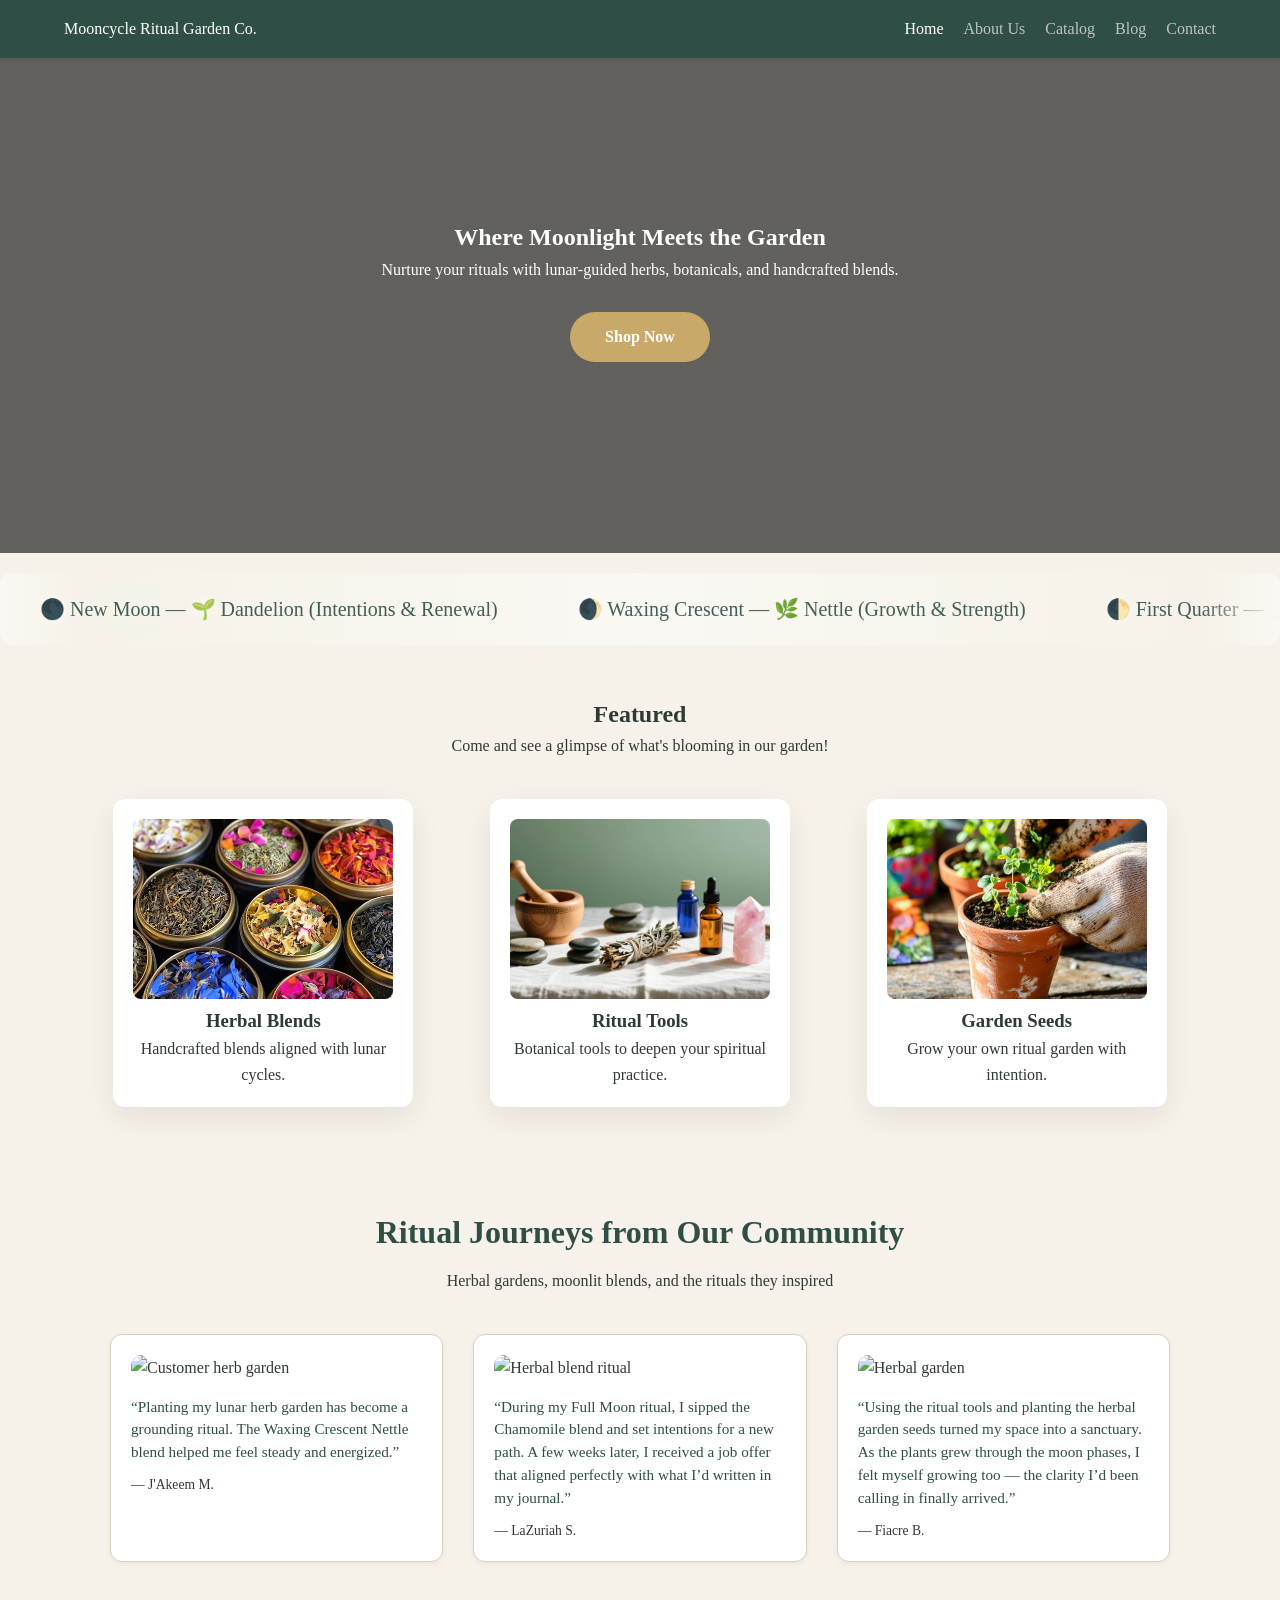
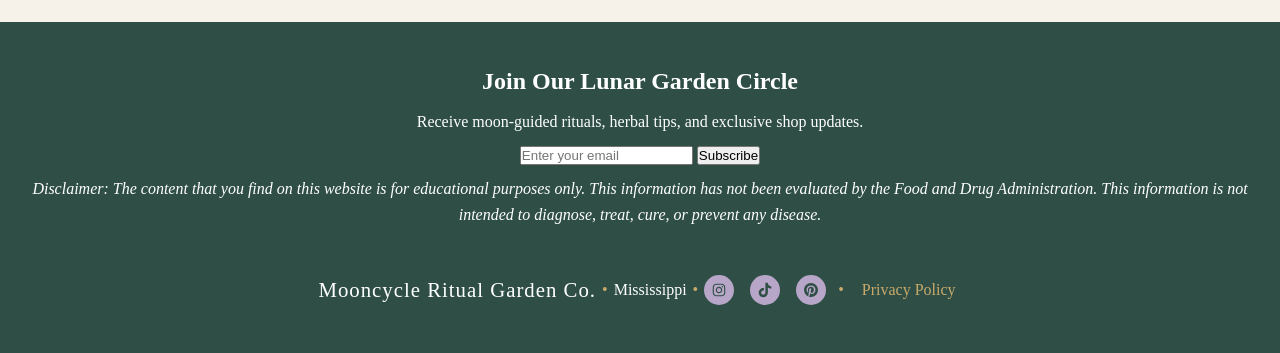
==== index.html @ 93b97750 "Updated testimonials and replaced social media image icons with accessible Font Awesome links" ====
<!DOCTYPE html>
<html lang="en">

<head>
    <meta charset="UTF-8">
    <meta name="viewport" content="width=device-width, initial-scale=1.0">
    <title>Mooncycle Ritual Garden Co. | Home</title>
    <link rel="stylesheet" href="style.css">
</head>

<body>
    <!-- Navigation -->
    <nav class="navbar">
        <div class="logo">Mooncycle Ritual Garden Co.</div>
        <ul class="nav-links">
            <li><a href="index.html" class="active">Home</a></li>
            <li><a href="about.html">About Us</a></li>
            <li><a href="catalog.html">Catalog</a></li>
            <li><a href="blog.html">Blog</a></li>
            <li><a href="contact.html">Contact</a></li>
        </ul>
    </nav>
    <!-- Hero Section -->
    <section class="hero">
        <h1>Where Moonlight Meets the Garden</h1>
        <p>Nurture your rituals with lunar‑guided herbs, botanicals, and handcrafted blends.</p>
        <a href="catalog.html" class="cta-button">Shop Now</a>
    </section>

    <section class="scroll">
        <div class="scroll-track">

            <div class="scroll-item">🌑 New Moon — 🌱 Dandelion (Intentions & Renewal)</div>
            <div class="scroll-item">🌒 Waxing Crescent — 🌿 Nettle (Growth & Strength)</div>
            <div class="scroll-item">🌓 First Quarter — 🍃 Rosemary (Action & Clarity)</div>
            <div class="scrolli-item">🌔 Waxing Gibbous — 🌼 Lavender (Refinement & Calm)</div>
            <div class="scroll-item">🌕 Full Moon — 🌸 Chamomile (Manifestation & Harmony)</div>
            <div class="scroll-item">🌖 Waning Gibbous — 🍂 Mugwort (Gratitude & Intuition)</div>
            <div class="scroll-item">🌗 Last Quarter — 🌾 Sage (Release & Cleansing)</div>
            <div class="scroll-item">🌘 Waning Crescent — 🌺 Rose (Rest & Softening)</div>

            <!-- Duplicate for seamless loop -->
            <div class="scroll-item">🌑 New Moon — 🌱 Dandelion (Intentions & Renewal)</div>
            <div class="scroll-item">🌒 Waxing Crescent — 🌿 Nettle (Growth & Strength)</div>
            <div class="scroll-item">🌓 First Quarter — 🍃 Rosemary (Action & Clarity)</div>
            <div class="scrolli-item">🌔 Waxing Gibbous — 🌼 Lavender (Refinement & Calm)</div>
            <div class="scroll-item">🌕 Full Moon — 🌸 Chamomile (Manifestation & Harmony)</div>
            <div class="scroll-item">🌖 Waning Gibbous — 🍂 Mugwort (Gratitude & Intuition)</div>
            <div class="scroll-item">🌗 Last Quarter — 🌾 Sage (Release & Cleansing)</div>
            <div class="scroll-item">🌘 Waning Crescent — 🌺 Rose (Rest & Softening)</div>

        </div>
    </section>


    <!-- Card Grid -->
    <main class="container">
        <section class="content-area">
            <h1>Featured</h1>
            <p>Come and see a glimpse of what's blooming in our garden!</p>
            <section class="card-grid">
                <div class="card">
                    <img src="assets/images/herbal-blends.png" alt="Herbal Blends">
                    <h3>Herbal Blends</h3>
                    <p>Handcrafted blends aligned with lunar cycles.</p>
                    <!-- <a href="#quick1" class="quick-view-btn">Quick View</a> -->
                </div>
                <div class="card">
                    <img src="assets/images/ritual-tools.png" alt="Ritual Tools">
                    <h3>Ritual Tools</h3>
                    <p>Botanical tools to deepen your spiritual practice.</p>
                    <!-- <a href="#quick2" class="quick-view-btn">Quick View</a> -->
                </div>
                <div class="card">
                    <img src="assets/images/planting-seedlings.png" alt="Garden Seeds">
                    <h3>Garden Seeds</h3>
                    <p>Grow your own ritual garden with intention.</p>
                    <!-- <a href="#quick3" class="quick-view-btn">Quick View</a> -->
                </div>
            </section>
        </section>
    </main>

    <section class="testimonials">
        <h2 class="testimonials-title">Ritual Journeys from Our Community</h2>
        <p class="testimonials-subtitle">Herbal gardens, moonlit blends, and the rituals they inspired</p>

        <div class="testimonial-grid">

            <div class="testimonial-card">
                <img src="images/customer-garden-1.jpg" alt="Customer herb garden" class="testimonial-img">
                <p class="testimonial-text">
                    “Planting my lunar herb garden has become a grounding ritual. The Waxing Crescent Nettle blend
                    helped me feel steady and energized.”
                </p>
                <span class="testimonial-name">— J'Akeem M.</span>
            </div>

            <div class="testimonial-card">
                <img src="images/customer-blend-1.jpg" alt="Herbal blend ritual" class="testimonial-img">
                <p class="testimonial-text">
                    “During my Full Moon ritual, I sipped the Chamomile blend and set intentions for a new path. A few
                    weeks later, I received a job offer that aligned perfectly with what I’d written in my journal.”
                </p>
                <span class="testimonial-name">— LaZuriah S.</span>
            </div>

            <div class="testimonial-card">
                <img src="images/customer-garden-2.jpg" alt="Herbal garden" class="testimonial-img">
                <p class="testimonial-text">
                    “Using the ritual tools and planting the herbal garden seeds turned my space into a sanctuary. As
                    the plants grew through the moon phases, I felt myself growing too — the clarity I’d been calling in
                    finally arrived.”
                </p>
                <span class="testimonial-name">— Fiacre B.</span>
            </div>

        </div>
    </section>


    <!-- Footer -->
    <footer class="footer-inline footer-inline-home">
        <h2>Join Our Lunar Garden Circle</h2>
        <p>Receive moon‑guided rituals, herbal tips, and exclusive shop updates.</p>

        <form class="newsletter-form">
            <input type="email" placeholder="Enter your email" required>
            <button type="submit">Subscribe</button>
        </form>
        <p><em>Disclaimer: The content that you find on this website is for educational purposes only. This information has not been evaluated by the Food and Drug Administration. This information is not intended to diagnose, treat, cure, or prevent any disease.</em></p>
    </footer>
    <footer class="footer-inline">
        <span class="footer-brand">Mooncycle Ritual Garden Co.</span>
        <span class="footer-divider">•</span>
        <span class="footer-location">Mississippi</span>
        <span class="footer-divider">•</span>
        <div class="footer-social-inline">

            <a href="https://www.instagram.com" aria-label="Instagram" target="_blank" rel="noopener noreferrer"><svg
                    xmlns="http://www.w3.org/2000/svg"
                    viewBox="0 0 640 640"><!--!Font Awesome Free v7.2.0 by @fontawesome - https://fontawesome.com License - https://fontawesome.com/license/free Copyright 2026 Fonticons, Inc.-->
                    <path
                        d="M320.3 205C256.8 204.8 205.2 256.2 205 319.7C204.8 383.2 256.2 434.8 319.7 435C383.2 435.2 434.8 383.8 435 320.3C435.2 256.8 383.8 205.2 320.3 205zM319.7 245.4C360.9 245.2 394.4 278.5 394.6 319.7C394.8 360.9 361.5 394.4 320.3 394.6C279.1 394.8 245.6 361.5 245.4 320.3C245.2 279.1 278.5 245.6 319.7 245.4zM413.1 200.3C413.1 185.5 425.1 173.5 439.9 173.5C454.7 173.5 466.7 185.5 466.7 200.3C466.7 215.1 454.7 227.1 439.9 227.1C425.1 227.1 413.1 215.1 413.1 200.3zM542.8 227.5C541.1 191.6 532.9 159.8 506.6 133.6C480.4 107.4 448.6 99.2 412.7 97.4C375.7 95.3 264.8 95.3 227.8 97.4C192 99.1 160.2 107.3 133.9 133.5C107.6 159.7 99.5 191.5 97.7 227.4C95.6 264.4 95.6 375.3 97.7 412.3C99.4 448.2 107.6 480 133.9 506.2C160.2 532.4 191.9 540.6 227.8 542.4C264.8 544.5 375.7 544.5 412.7 542.4C448.6 540.7 480.4 532.5 506.6 506.2C532.8 480 541 448.2 542.8 412.3C544.9 375.3 544.9 264.5 542.8 227.5zM495 452C487.2 471.6 472.1 486.7 452.4 494.6C422.9 506.3 352.9 503.6 320.3 503.6C287.7 503.6 217.6 506.2 188.2 494.6C168.6 486.8 153.5 471.7 145.6 452C133.9 422.5 136.6 352.5 136.6 319.9C136.6 287.3 134 217.2 145.6 187.8C153.4 168.2 168.5 153.1 188.2 145.2C217.7 133.5 287.7 136.2 320.3 136.2C352.9 136.2 423 133.6 452.4 145.2C472 153 487.1 168.1 495 187.8C506.7 217.3 504 287.3 504 319.9C504 352.5 506.7 422.6 495 452z" />
                </svg></a>
            <a href="https://www.tiktok.com" aria-label="TitkTok" target="_blank" rel="noopener noreferrer"><svg
                    xmlns="http://www.w3.org/2000/svg"
                    viewBox="0 0 640 640"><!--!Font Awesome Free v7.2.0 by @fontawesome - https://fontawesome.com License - https://fontawesome.com/license/free Copyright 2026 Fonticons, Inc.-->
                    <path
                        d="M544.5 273.9C500.5 274 457.5 260.3 421.7 234.7L421.7 413.4C421.7 446.5 411.6 478.8 392.7 506C373.8 533.2 347.1 554 316.1 565.6C285.1 577.2 251.3 579.1 219.2 570.9C187.1 562.7 158.3 545 136.5 520.1C114.7 495.2 101.2 464.1 97.5 431.2C93.8 398.3 100.4 365.1 116.1 336C131.8 306.9 156.1 283.3 185.7 268.3C215.3 253.3 248.6 247.8 281.4 252.3L281.4 342.2C266.4 337.5 250.3 337.6 235.4 342.6C220.5 347.6 207.5 357.2 198.4 369.9C189.3 382.6 184.4 398 184.5 413.8C184.6 429.6 189.7 444.8 199 457.5C208.3 470.2 221.4 479.6 236.4 484.4C251.4 489.2 267.5 489.2 282.4 484.3C297.3 479.4 310.4 469.9 319.6 457.2C328.8 444.5 333.8 429.1 333.8 413.4L333.8 64L421.8 64C421.7 71.4 422.4 78.9 423.7 86.2C426.8 102.5 433.1 118.1 442.4 131.9C451.7 145.7 463.7 157.5 477.6 166.5C497.5 179.6 520.8 186.6 544.6 186.6L544.6 274z" />
                </svg>
                <a href="https://www.pinterest.com" aria-label="Pinterest" target="_blank"
                    rel="noopener noreferrer"><svg xmlns="http://www.w3.org/2000/svg"
                        viewBox="0 0 640 640"><!--!Font Awesome Free v7.2.0 by @fontawesome - https://fontawesome.com License - https://fontawesome.com/license/free Copyright 2026 Fonticons, Inc.-->
                        <path
                            d="M568 320C568 457 457 568 320 568C294.4 568 269.8 564.1 246.6 556.9C256.7 540.4 271.8 513.4 277.4 491.9C280.4 480.3 292.8 432.9 292.8 432.9C300.9 448.3 324.5 461.4 349.6 461.4C424.4 461.4 478.3 392.6 478.3 307.1C478.3 225.2 411.4 163.9 325.4 163.9C218.4 163.9 161.5 235.7 161.5 314C161.5 350.4 180.9 395.7 211.8 410.1C216.5 412.3 219 411.3 220.1 406.8C220.9 403.4 225.1 386.5 227 378.7C227.6 376.2 227.3 374 225.3 371.6C215.2 359.1 207 336.3 207 315C207 260.3 248.4 207.4 319 207.4C379.9 207.4 422.6 248.9 422.6 308.3C422.6 375.4 388.7 421.9 344.6 421.9C320.3 421.9 302 401.8 307.9 377.1C314.9 347.6 328.4 315.8 328.4 294.5C328.4 275.5 318.2 259.6 297 259.6C272.1 259.6 252.1 285.3 252.1 319.8C252.1 341.8 259.5 356.6 259.5 356.6C259.5 356.6 235 460.4 230.5 479.8C225.5 501.2 227.5 531.4 229.6 551C137.4 514.9 72 425.1 72 320C72 183 183 72 320 72C457 72 568 183 568 320z" />
                    </svg>
        </div>

        <span class="footer-divider">•</span>
        <a href="privacy.html">Privacy Policy</a>
    </footer>
</body>

</html>
---- style.css ----
/* 1. Color Variables - The "Theme" Controller */
/* Using CSS variables for easy theme management and consistency across the site */
:root {
    --primary-color: #2F4F46;
    /* Deep Herbal Green – Navbar & Footer */
    --accent-color: #C8A96A;
    /* Moonlight Gold – Buttons & Highlights */
    --secondary-accent: #B8A6C9;
    /* Dusty Lavender – Hover effects / subtle accents */

    --bg-light: #F6F1E9;
    /* Warm Cream – Page Background */
    --section-bg: #8FA89A;
    /* Dusty Sage – Section backgrounds */

    --card-bg: #FFFFFF;
    /* Card Background */
    --text-main: #2F3A34;
    /* General Text */
    --text-light: #FFFFFF;
    /* Text on Dark Backgrounds */
    --font-family: 'Dancing Script', 'Pacifico', 'Great Vibes', cursive;
    --container-width: 1100px;
}

/* 2. Reset & Base Styles */
* {
    margin: 0;
    padding: 0;
    box-sizing: border-box;
}

/* Base font and background for the entire site */
body {
    font-family: var(--font-family);
    line-height: 1.6;
    background-color: var(--bg-light);
    color: var(--text-main);
    display: flex;
    flex-direction: column;
    min-height: 100vh;
}

/* 3. Navbar */
.navbar {
    background: var(--primary-color);
    color: var(--text-light);
    display: flex;
    justify-content: space-between;
    align-items: center;
    padding: 1rem 5%;
    position: sticky;
    top: 0;
    z-index: 1000;
    box-shadow: 0 2px 5px rgba(0, 0, 0, 0.1);
}

/* Logo Styling */
.nav-links {
    list-style: none;
    display: flex;
    flex-wrap: wrap;
    justify-content: center;
    text-align: center;
}

/* Spacing between nav links for better readability */
.nav-links li {
    margin-left: 20px;
}

/* Nav links styling with a smooth color transition for hover effects */
.nav-links a {
    color: #bdc3c7;
    text-decoration: none;
    font-weight: 500;
    transition: color 0.3s ease;
}

/* Highlight the active page link and add a hover effect for better user experience */
.nav-links a:hover,
.nav-links a.active {
    color: var(--text-light);
}

/* 4. Hero Section */
.hero {
    background:
        linear-gradient(rgba(0, 0, 0, 0.6), rgba(0, 0, 0, 0.6)),
        url("https://images.stockcake.com/public/0/a/0/0a002cfc-9ba7-4bd1-9af5-f2eedf74f956_large/ancient-healing-remedies-stockcake.jpg") no-repeat;

    /* Background image with a dark overlay for better text readability */
    background-size: cover;
    background-position: center;
    height: 55vh;
    display: flex;
    flex-direction: column;
    align-items: center;
    justify-content: center;
    text-align: center;
    color: var(--text-light);
    padding: 0 20px;
}

/* Hero Heading with responsive font size using clamp() for better readability across devices */
.hero-content h1 {
    font-size: clamp(2rem, 5vw, 3.5rem);
    /* Responsive font size */
    margin-bottom: 15px;
}

/* CTA Button in Hero */
.cta-button {
    display: inline-block;
    padding: 12px 35px;
    background: var(--accent-color);
    color: var(--text-light);
    text-decoration: none;
    border-radius: 50px;
    font-weight: bold;
    transition: transform 0.2s ease;
    margin: 30px;
}

/* Subtle hover effect for the CTA button */
.cta-button:hover {
    transform: scale(1.05);
    background: var(--secondary-accent);
}

/* Scroll container */
.scroll {
    overflow: hidden;
    white-space: nowrap;
    padding: 20px 0;
    margin: 20px auto 10px auto;/*top | right | bottom | left*/
    border-radius: 12px;
    position: relative;
    /* border: 1px solid #d8d2bd; */
    max-width: 100%;
    box-sizing: border-box;
    background: linear-gradient(
        90deg,
        #f5f1e6 0%,
        #faf8f3 50%,
        #f5f1e6 100%
    );
}

/* Track that moves */
.scroll-track {
    display: inline-flex;   /* prevents wrapping */
    flex-wrap: nowrap;      /* double‑locks single line */
    animation: scrollAnim 60s linear infinite;
}

/* Each moon/herb item */
.scroll-item {
    white-space: nowrap;    /* prevents internal wrapping */
    margin: 0 40px;
    font-size: 1.25rem;
    color: var(--primary-color);
    opacity: 0.9;
    text-shadow: 0 0 12px rgba(255, 255, 255, 0.9);
}

/* Fade edges */
.scroll::before,
.scroll::after {
    content: "";
    position: absolute;
    top: 0;
    width: 80px;
    height: 100%;
    pointer-events: none;
}

.scroll::before {
    left: 0;
    background: linear-gradient(to right, #faf8f3, transparent);
}

.scroll::after {
    right: 0;
    background: linear-gradient(to left, #faf8f3, transparent);
}

/* Animation */
@keyframes scrollAnim {
    from { transform: translateX(0); }
    to { transform: translateX(-50%); }
}






/* 5. Main Layout & Cards */
.container {
    flex: 1;
    width: 90%;
    max-width: var(--container-width);
    margin: 0 auto;
    padding: 40px 0;
}

/* Card Grid for sections that use a card layout (e.g., services, products) */
.card-grid {
    display: grid;
    grid-template-columns: repeat(3, 1fr);
    /* 3 columns on desktop */
    gap: 30px;
    margin-top: 40px;/* Added margin to prevent overlap with the hero section on smaller screens */
}

/* Card styling for all card-based sections (e.g., services, products, blog excerpts) */
.card {
    position: relative;/* Needed for positioning the quick view button */
    background: var(--card-bg);
    padding: 20px;
    border-radius: 12px;
    box-shadow: 0 10px 30px rgba(0, 0, 0, 0.08);
    text-align: center;
    transition: translateY 0.3s ease;
    max-width: 300px;
    margin: 0 auto;/* Center cards within their grid cells */
}
.card img {
    width: 100%;
    height: 180px;
    object-fit: cover;
    border-radius: 8px;
}

/* Subtle lift on hover for cards */
.card:hover {
    transform: translateY(-5px);
}

.quick-view-btn {
    position: absolute;
    bottom: 120px; /* sits over the image*/
    left: 50%;
    transform: translateX(-50%);
    background: var(--primary-color); /* deep herbal green */
    color: var(--text-light);
    padding: 8px 16px;
    border-radius: 30px;
    text-decoration: none;
    font-size: 0.9rem;
    opacity: 0;
    pointer-events: none;
    transition: 0.3s ease;
    box-shadow: 0 4px 12px rgba(0,0,0,0.15);
}


/* SHOW BUTTON ON HOVER */
.card:hover .quick-view-btn {
    opacity: 1;
    pointer-events: auto;
    transform: translateX(-50%) translateY(-4px);
}

.testimonials {
    max-width: 1100px;
    margin: 60px auto;
    text-align: center;
    padding: 0 20px;
}

.testimonials-title {
    font-size: 2rem;
    color: var(--primary-color);
    margin-bottom: 10px;
}

.testimonials-subtitle {
    font-size: 1rem;
    color: var(--text-muted);
    margin-bottom: 40px;
}

.testimonial-grid {
    display: grid;
    grid-template-columns: repeat(auto-fit, minmax(280px, 1fr));
    gap: 30px;
}

.testimonial-card {
    background: var(--card-bg);
    border: 1px solid #d8d2bd;
    border-radius: 12px;
    padding: 20px;
    text-align: left;
    box-shadow: 0 2px 6px rgba(0,0,0,0.05);
}

.testimonial-img {
    width: 100%;
    height: 180px;
    object-fit: cover;
    border-radius: 10px;
    margin-bottom: 15px;
}

.testimonial-text {
    font-size: 0.95rem;
    color: var(--primary-color);
    line-height: 1.5;
}

.testimonial-name {
    display: block;
    margin-top: 10px;
    font-size: 0.85rem;
    color: var(--text-muted);
}


/* 6. Footer */

/* UNIVERSAL ONE-LINE FOOTER */
.footer-inline {
    background: var(--primary-color);
    color: var(--text-light);
    padding: 40px 20px;
    text-align: center;
    /* Flexbox for horizontal alignment of brand and social links */
    display: flex;
    justify-content: center;
    align-items: center;
    /* gap: 0; */

    flex-wrap: wrap;
    /* keeps it from breaking on small screens */
}
/*Homepage footer (newsletter) */
.footer-inline-home {
    flex-direction: column; /* stack items vertically */
    justify-content: flex-start; /* not needed, but clean */
    gap: 8px;
     /* more breathing room */
    padding-bottom: 0px; 
}

/* Footer Brand Styling */
.footer-inline .footer-brand {
    font-family: var(--font-family);
    font-size: 1.3rem;
    letter-spacing: 1px;
}

/* Divider styling */
.footer-inline>a,
.footer-divider {
    color: var(--accent-color);
    font-weight: bold;
    margin: 0 6px;
    text-decoration: none;
    font-weight: 500;
}

/* Hover effect for footer links */
.footer-inline>a:hover {
    color: var(--secondary-accent);
    text-decoration: underline;
}

/* Make the row of icons horizontal */
.footer-social-inline {
    display: flex;
    flex-direction: row;
    justify-content: center;
    align-items: center;
    gap: 16px;
    margin-top: 8px;
}

/* Style the SVG icons */
.footer-social-inline svg {
    width: 30px;
    height: 30px;
    padding: 6px;
    border-radius: 50%;
    background: var(--secondary-accent);
    fill: var(--primary-color); /* makes the icon visible */
    transition: transform 0.2s ease;
}

/* Hover effect */
.footer-social-inline svg:hover {
    transform: scale(1.1);
}






/* BOTANICAL ROW - A whimsical, plant-inspired section divider */
.botanical-row {
    display: flex;
    justify-content: space-between;
    align-items: center;
    width: 100%;
    padding: 10px 0;
    border-bottom: 1px solid #c9c2a3;
    /* dried herb color */
    padding-bottom: 8px;
    margin-bottom: 12px;
}

/* Decorative botanical text */
.botanical-text {
    font-family: var(--font-family);
    font-size: 2rem;
    letter-spacing: 1px;
    color: #4a4a3f;
    /* earthy botanical tone */
    text-shadow: 0 0 6px rgba(255, 255, 255, 0.4);
    transform: rotate(-1deg);
}

/*About Us Page*/
/*Content Section*/
.content-area {
    margin-bottom: 3rem;
    padding-bottom: 2rem;
    border-bottom: 1px solid #c9c2a3;
    text-align: center;
}

/* Keep lists narrow and centered for better readability */
.content-area ul {
    max-width: 600px;
    /* keeps the list narrow */
    margin: 0 auto;
    /* centers it */
    padding-left: 1.2rem;
    /* keeps bullets aligned nicely */
}

/* Section Divider with Moon Phases */
.content-area::after {
    content: "🌕 🌖 🌗 🌘 🌑 🌒 🌓 🌔";
    display: block;
    text-align: center;
    font-size: 1.5rem;
    margin-top: 20px;
    color: var(--secondary-accent);
}

/* Remove divider and spacing for last section */
.content-area:last-of-type {
    border-bottom: none !important;
    padding-bottom: 0;
    margin-bottom: 0;
    /* Remove bottom border and spacing for last section */
}

/* Remove moon phases for last section */
.content-area:last-of-type::after {
    content: none;
}

/* CONTACT FORM — Botanical & Elegant */
/* Contact Section Container */
.contact-section {
    background: var(--card-bg);
    padding: 45px 35px;
    border-radius: 14px;
    box-shadow: 0 10px 30px rgba(0, 0, 0, 0.10);
    max-width: 750px;
    margin: 0 auto 3rem;
    border: 1px solid #d8d2bd;
    /* soft dried-herb border */
}

/* Contact Section Heading */
.contact-section h2 {
    text-align: center;
    color: var(--primary-color);
    font-size: 2rem;
    margin-bottom: 1.5rem;
    letter-spacing: 1px;
}

/* Form Layout */
.contact-form {
    display: flex;
    flex-direction: column;
    gap: 1.2rem;
}

/* Labels */
.contact-form label {
    font-weight: 600;
    color: var(--primary-color);
    letter-spacing: 0.5px;
}

/* Inputs & Textarea */
.contact-form input,
.contact-form textarea {
    padding: 14px;
    border: 1px solid #c9c2a3;
    border-radius: 10px;
    background: var(--bg-light);
    font-size: 1rem;
    transition: 0.2s ease;
}

/* Focus effect for inputs and textarea */
.contact-form input:focus,
.contact-form textarea:focus {
    outline: none;
    border-color: var(--accent-color);
    box-shadow: 0 0 8px rgba(200, 169, 106, 0.45);
}

/* Submit Button */
.contact-form .btn {
    background: var(--accent-color);
    color: var(--text-light);
    padding: 14px;
    border: none;
    border-radius: 10px;
    font-size: 1.15rem;
    cursor: pointer;
    font-weight: bold;
    letter-spacing: 0.5px;
    transition: 0.25s ease;
}

/* Hover effect for submit button */
.contact-form .btn:hover {
    background: var(--secondary-accent);
    transform: translateY(-2px);
}

/* Decorative Botanical Divider for Contact Section */
.contact-section::before {
    content: "🌿 ✦ 🌙 ✦ 🌿";
    display: block;
    text-align: center;
    font-size: 1.4rem;
    color: var(--secondary-accent);
    margin-bottom: 1.5rem;
}

/* Blog List Layout */
.blog-list {
    display: grid;
    gap: 30px;
    margin: 3rem 0;
}

/* Blog Cards */
.blog-card {
    background: var(--card-bg);
    padding: 30px 25px;
    border-radius: 12px;
    box-shadow: 0 8px 20px rgba(0, 0, 0, 0.08);
    transition: transform 0.25s ease, box-shadow 0.25s ease;
    text-align: left;
}

/* Hover effect for blog cards */
.blog-card:hover {
    transform: translateY(-6px);
    box-shadow: 0 12px 28px rgba(0, 0, 0, 0.12);
}

/* Blog Card Title */
.blog-card h3 {
    color: var(--primary-color);
    margin-bottom: 10px;
}

/* Blog Card Excerpt */
.blog-card p {
    margin-bottom: 15px;
    color: var(--text-main);
}

/* "Read More" Links */
.read-more {
    color: var(--accent-color);
    font-weight: bold;
    text-decoration: none;
}

/* Hover effect for "Read More" links */
.read-more:hover {
    color: var(--secondary-accent);
    text-decoration: underline;
}

/* 7. MEDIA QUERIES (The Responsive Magic) */

/* Tablet & Smaller Screens */
@media (max-width: 992px) {
    .card-grid {
        grid-template-columns: repeat(2, 1fr);
        /* Drop to 2 columns */
        margin-top: 20px;
        /* Remove overlap for cleaner mobile feel */
    }
}

/* Mobile Phones */
@media (max-width: 600px) {
    .navbar {
        flex-direction: column;
        /* Stack logo and links */
        gap: 10px;
    }

    /* Center nav links on mobile */
    .nav-links li {
        margin: 0 10px;
    }

    /* Stack cards in a single column on mobile for better readability */
    .card-grid {
        grid-template-columns: 1fr;
        /* 1 column on small phones */
    }

    /* Adjust hero height for smaller screens to prevent excessive scrolling */
    .hero {
        height: 50vh;
    }
}
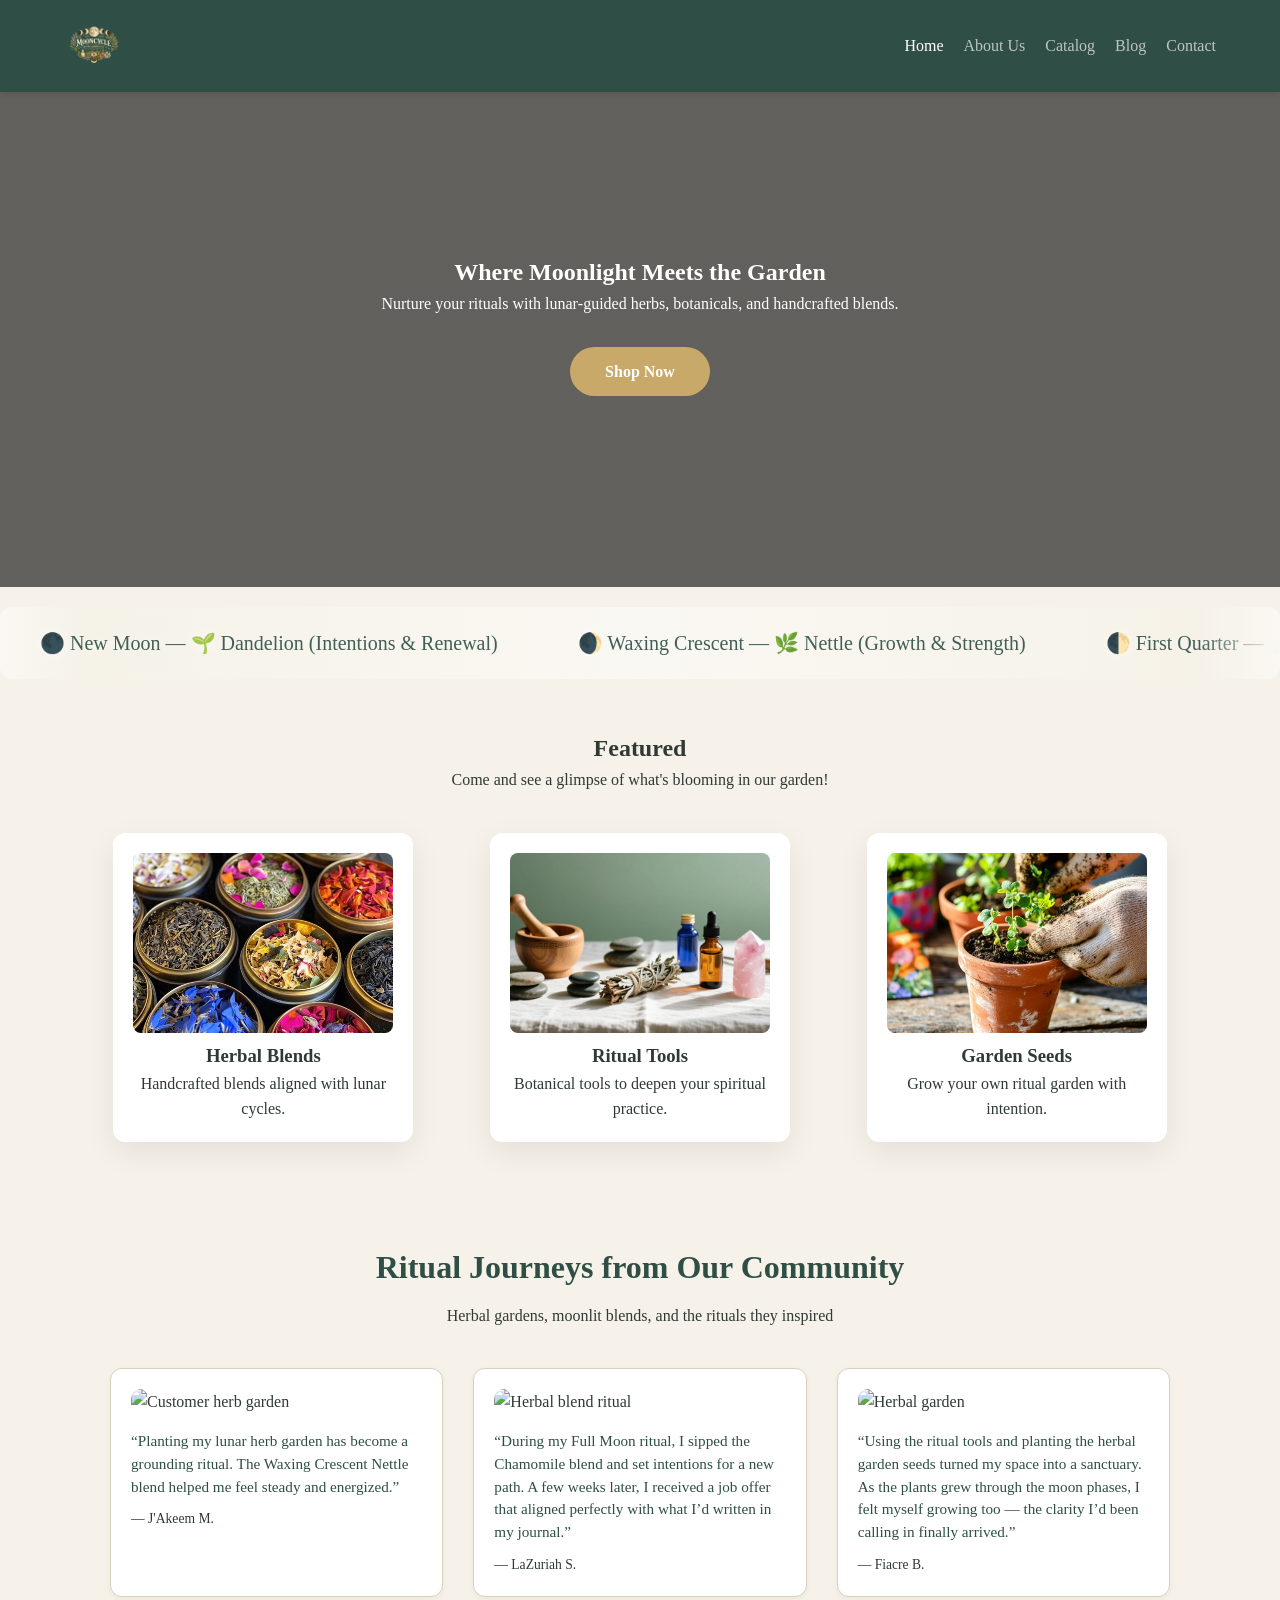
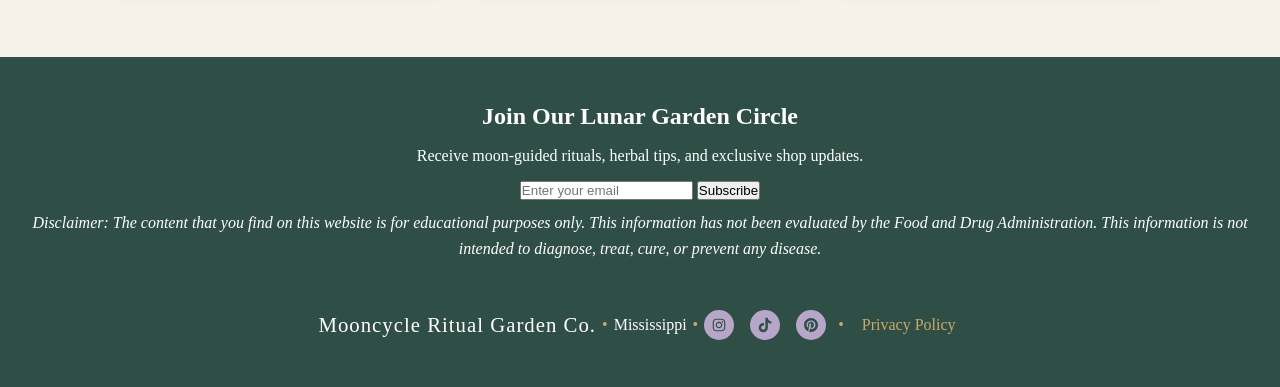
==== commit d5c03aaa: "updated footer, style css, and update logo with a logo image" ====
--- a/index.html
+++ b/index.html
@@ -11,7 +11,9 @@
 <body>
     <!-- Navigation -->
     <nav class="navbar">
-        <div class="logo">Mooncycle Ritual Garden Co.</div>
+        <div class="logo">
+            <img src="assets/images/logo.png" alt="Mooncycle Ritual Garden Co. logo">
+        </div>
         <ul class="nav-links">
             <li><a href="index.html" class="active">Home</a></li>
             <li><a href="about.html">About Us</a></li>
@@ -128,7 +130,9 @@
             <input type="email" placeholder="Enter your email" required>
             <button type="submit">Subscribe</button>
         </form>
-        <p><em>Disclaimer: The content that you find on this website is for educational purposes only. This information has not been evaluated by the Food and Drug Administration. This information is not intended to diagnose, treat, cure, or prevent any disease.</em></p>
+        <p><em>Disclaimer: The content that you find on this website is for educational purposes only. This information
+                has not been evaluated by the Food and Drug Administration. This information is not intended to
+                diagnose, treat, cure, or prevent any disease.</em></p>
     </footer>
     <footer class="footer-inline">
         <span class="footer-brand">Mooncycle Ritual Garden Co.</span>
@@ -156,7 +160,6 @@
                             d="M568 320C568 457 457 568 320 568C294.4 568 269.8 564.1 246.6 556.9C256.7 540.4 271.8 513.4 277.4 491.9C280.4 480.3 292.8 432.9 292.8 432.9C300.9 448.3 324.5 461.4 349.6 461.4C424.4 461.4 478.3 392.6 478.3 307.1C478.3 225.2 411.4 163.9 325.4 163.9C218.4 163.9 161.5 235.7 161.5 314C161.5 350.4 180.9 395.7 211.8 410.1C216.5 412.3 219 411.3 220.1 406.8C220.9 403.4 225.1 386.5 227 378.7C227.6 376.2 227.3 374 225.3 371.6C215.2 359.1 207 336.3 207 315C207 260.3 248.4 207.4 319 207.4C379.9 207.4 422.6 248.9 422.6 308.3C422.6 375.4 388.7 421.9 344.6 421.9C320.3 421.9 302 401.8 307.9 377.1C314.9 347.6 328.4 315.8 328.4 294.5C328.4 275.5 318.2 259.6 297 259.6C272.1 259.6 252.1 285.3 252.1 319.8C252.1 341.8 259.5 356.6 259.5 356.6C259.5 356.6 235 460.4 230.5 479.8C225.5 501.2 227.5 531.4 229.6 551C137.4 514.9 72 425.1 72 320C72 183 183 72 320 72C457 72 568 183 568 320z" />
                     </svg>
         </div>
-
         <span class="footer-divider">•</span>
         <a href="privacy.html">Privacy Policy</a>
     </footer>
--- a/style.css
+++ b/style.css
@@ -54,6 +54,14 @@
     z-index: 1000;
     box-shadow: 0 2px 5px rgba(0, 0, 0, 0.1);
 }
+
+.logo img {
+    height: 60px;
+    width: auto;
+    display: block;
+    margin: 0 auto;
+}
+
 
 /* Logo Styling */
 .nav-links {
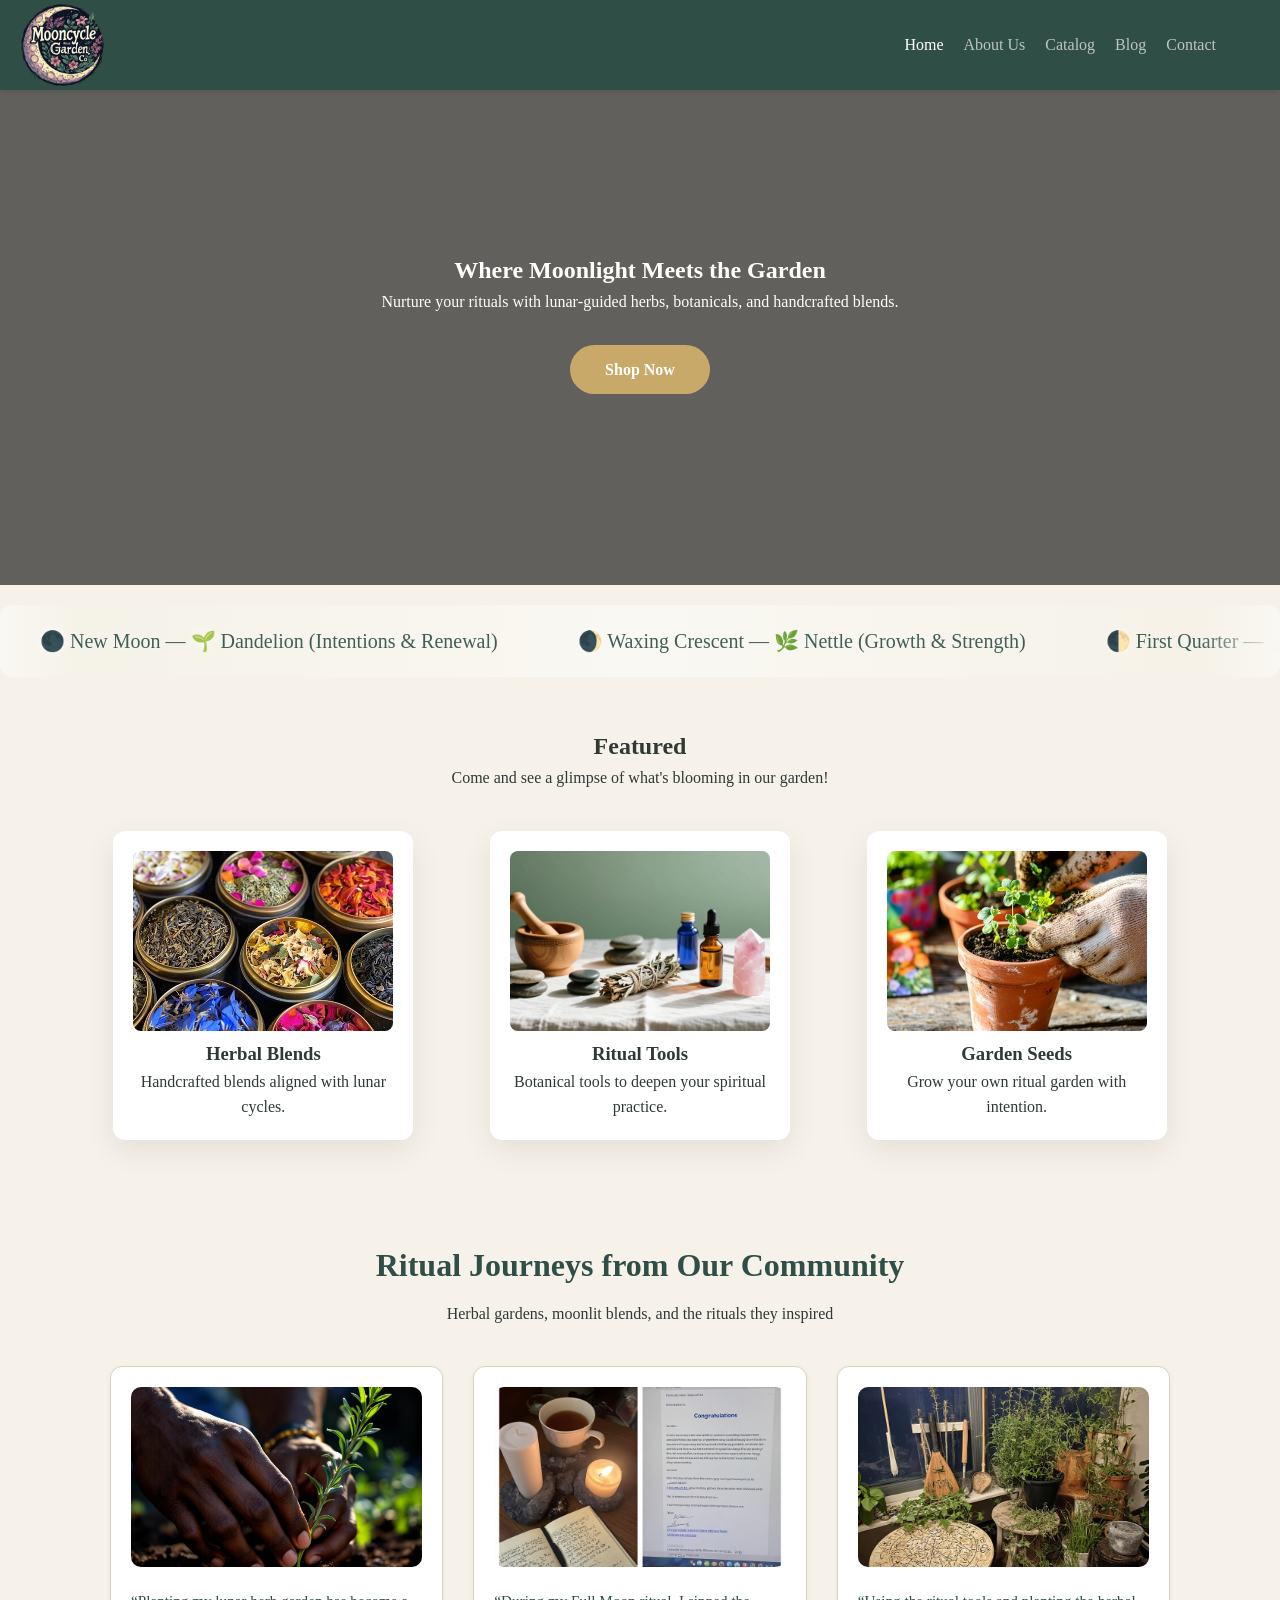
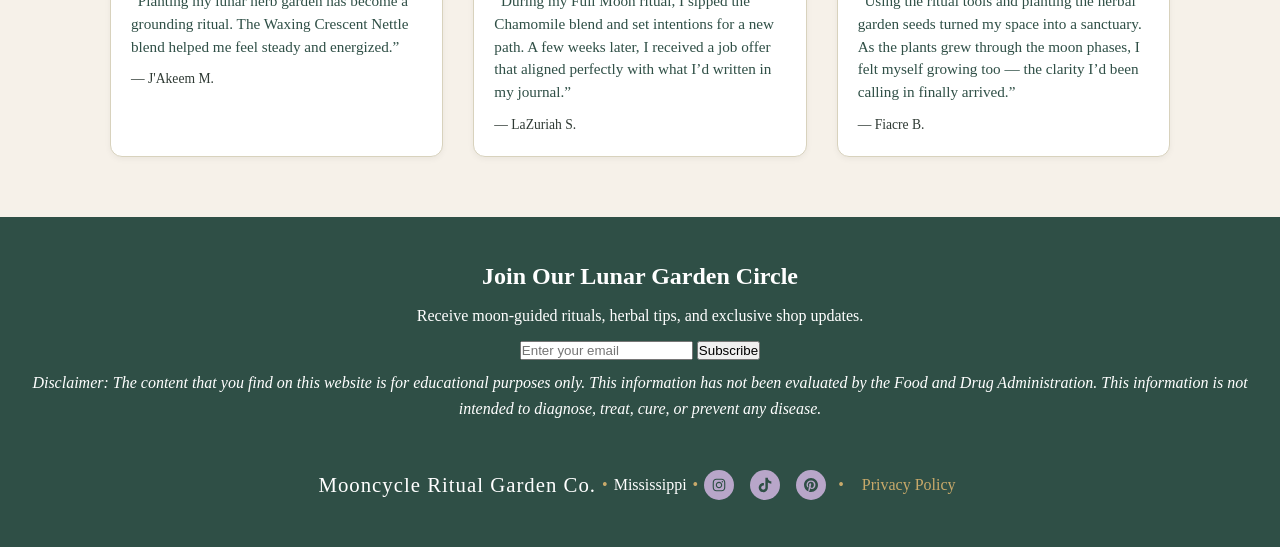
==== commit 09a7014e: "updated logo with an image, added testimonial images, and updated css to make it accessible" ====
--- a/index.html
+++ b/index.html
@@ -12,7 +12,7 @@
     <!-- Navigation -->
     <nav class="navbar">
         <div class="logo">
-            <img src="assets/images/logo.png" alt="Mooncycle Ritual Garden Co. logo">
+            <img src="assets/images/logo.png" alt="Mooncycle Ritual Garden Co. logo" class="logo-img">
         </div>
         <ul class="nav-links">
             <li><a href="index.html" class="active">Home</a></li>
@@ -90,7 +90,7 @@
         <div class="testimonial-grid">
 
             <div class="testimonial-card">
-                <img src="images/customer-garden-1.jpg" alt="Customer herb garden" class="testimonial-img">
+                <img src="assets/images/customer-herb-garden.jpg" alt="Customer herb garden" class="testimonial-img">
                 <p class="testimonial-text">
                     “Planting my lunar herb garden has become a grounding ritual. The Waxing Crescent Nettle blend
                     helped me feel steady and energized.”
@@ -99,7 +99,7 @@
             </div>
 
             <div class="testimonial-card">
-                <img src="images/customer-blend-1.jpg" alt="Herbal blend ritual" class="testimonial-img">
+                <img src="assets/images/herbal-blend-ritual.jpg" alt="Herbal blend ritual" class="testimonial-img">
                 <p class="testimonial-text">
                     “During my Full Moon ritual, I sipped the Chamomile blend and set intentions for a new path. A few
                     weeks later, I received a job offer that aligned perfectly with what I’d written in my journal.”
@@ -108,7 +108,7 @@
             </div>
 
             <div class="testimonial-card">
-                <img src="images/customer-garden-2.jpg" alt="Herbal garden" class="testimonial-img">
+                <img src="assets/images/herbal-garden.jpg" alt="Herbal garden" class="testimonial-img">
                 <p class="testimonial-text">
                     “Using the ritual tools and planting the herbal garden seeds turned my space into a sanctuary. As
                     the plants grew through the moon phases, I felt myself growing too — the clarity I’d been calling in
--- a/style.css
+++ b/style.css
@@ -49,17 +49,34 @@
     justify-content: space-between;
     align-items: center;
     padding: 1rem 5%;
-    position: sticky;
+    position: relative;
+    /*allows absolute positioning inside*/
+    height: 90px;
+    /*lock the navbar height */
     top: 0;
     z-index: 1000;
     box-shadow: 0 2px 5px rgba(0, 0, 0, 0.1);
 }
 
-.logo img {
-    height: 60px;
+/*Position the logo without affecting the navbar height*/
+.logo {
+    display: flex;
+    align-items: center;
+    justify-content: flex-start;
+    /*forces logo to left*/
+    position: absolute;
+    left: 20px;
+    top: 50%;
+    transform: translateY(-50%);
+}
+
+/*Logo size*/
+.logo-img {
+    height: 85px;
     width: auto;
-    display: block;
-    margin: 0 auto;
+    /*removes forced centering*/
+    object-fit: contain;
+
 }
 
 
@@ -68,7 +85,11 @@
     list-style: none;
     display: flex;
     flex-wrap: wrap;
-    justify-content: center;
+    justify-content: flex-end;
+    /*forces links to right*/
+    align-items: center;
+    flex: 1;
+    /*pushes links to the far right*/
     text-align: center;
 }
 
@@ -141,30 +162,32 @@
     overflow: hidden;
     white-space: nowrap;
     padding: 20px 0;
-    margin: 20px auto 10px auto;/*top | right | bottom | left*/
+    margin: 20px auto 10px auto;
+    /*top | right | bottom | left*/
     border-radius: 12px;
     position: relative;
     /* border: 1px solid #d8d2bd; */
     max-width: 100%;
     box-sizing: border-box;
-    background: linear-gradient(
-        90deg,
-        #f5f1e6 0%,
-        #faf8f3 50%,
-        #f5f1e6 100%
-    );
+    background: linear-gradient(90deg,
+            #f5f1e6 0%,
+            #faf8f3 50%,
+            #f5f1e6 100%);
 }
 
 /* Track that moves */
 .scroll-track {
-    display: inline-flex;   /* prevents wrapping */
-    flex-wrap: nowrap;      /* double‑locks single line */
+    display: inline-flex;
+    /* prevents wrapping */
+    flex-wrap: nowrap;
+    /* double‑locks single line */
     animation: scrollAnim 60s linear infinite;
 }
 
 /* Each moon/herb item */
 .scroll-item {
-    white-space: nowrap;    /* prevents internal wrapping */
+    white-space: nowrap;
+    /* prevents internal wrapping */
     margin: 0 40px;
     font-size: 1.25rem;
     color: var(--primary-color);
@@ -195,8 +218,13 @@
 
 /* Animation */
 @keyframes scrollAnim {
-    from { transform: translateX(0); }
-    to { transform: translateX(-50%); }
+    from {
+        transform: translateX(0);
+    }
+
+    to {
+        transform: translateX(-50%);
+    }
 }
 
 
@@ -219,12 +247,14 @@
     grid-template-columns: repeat(3, 1fr);
     /* 3 columns on desktop */
     gap: 30px;
-    margin-top: 40px;/* Added margin to prevent overlap with the hero section on smaller screens */
+    margin-top: 40px;
+    /* Added margin to prevent overlap with the hero section on smaller screens */
 }
 
 /* Card styling for all card-based sections (e.g., services, products, blog excerpts) */
 .card {
-    position: relative;/* Needed for positioning the quick view button */
+    position: relative;
+    /* Needed for positioning the quick view button */
     background: var(--card-bg);
     padding: 20px;
     border-radius: 12px;
@@ -232,8 +262,10 @@
     text-align: center;
     transition: translateY 0.3s ease;
     max-width: 300px;
-    margin: 0 auto;/* Center cards within their grid cells */
-}
+    margin: 0 auto;
+    /* Center cards within their grid cells */
+}
+
 .card img {
     width: 100%;
     height: 180px;
@@ -248,10 +280,12 @@
 
 .quick-view-btn {
     position: absolute;
-    bottom: 120px; /* sits over the image*/
+    bottom: 120px;
+    /* sits over the image*/
     left: 50%;
     transform: translateX(-50%);
-    background: var(--primary-color); /* deep herbal green */
+    background: var(--primary-color);
+    /* deep herbal green */
     color: var(--text-light);
     padding: 8px 16px;
     border-radius: 30px;
@@ -260,7 +294,7 @@
     opacity: 0;
     pointer-events: none;
     transition: 0.3s ease;
-    box-shadow: 0 4px 12px rgba(0,0,0,0.15);
+    box-shadow: 0 4px 12px rgba(0, 0, 0, 0.15);
 }
 
 
@@ -302,7 +336,7 @@
     border-radius: 12px;
     padding: 20px;
     text-align: left;
-    box-shadow: 0 2px 6px rgba(0,0,0,0.05);
+    box-shadow: 0 2px 6px rgba(0, 0, 0, 0.05);
 }
 
 .testimonial-img {
@@ -344,13 +378,16 @@
     flex-wrap: wrap;
     /* keeps it from breaking on small screens */
 }
+
 /*Homepage footer (newsletter) */
 .footer-inline-home {
-    flex-direction: column; /* stack items vertically */
-    justify-content: flex-start; /* not needed, but clean */
+    flex-direction: column;
+    /* stack items vertically */
+    justify-content: flex-start;
+    /* not needed, but clean */
     gap: 8px;
-     /* more breathing room */
-    padding-bottom: 0px; 
+    /* more breathing room */
+    padding-bottom: 0px;
 }
 
 /* Footer Brand Styling */
@@ -393,7 +430,8 @@
     padding: 6px;
     border-radius: 50%;
     background: var(--secondary-accent);
-    fill: var(--primary-color); /* makes the icon visible */
+    fill: var(--primary-color);
+    /* makes the icon visible */
     transition: transform 0.2s ease;
 }
 
@@ -620,13 +658,33 @@
 
 /* Mobile Phones */
 @media (max-width: 600px) {
+    /*STACK the navbar items*/
     .navbar {
         flex-direction: column;
+        align-items: center;
+        justify-content: center;
+        height: auto;
+        padding: 1rem 0;
         /* Stack logo and links */
         gap: 10px;
     }
-
+    /*RESET logo positioning so it stops colliding*/
+    .logo {
+        position: static;
+        transform: none;
+        margin-bottom: 10px;
+    }
+    /*Slightly smaller logo for mobile*/
+    .logo img {
+        height: 100px;
+        width: auto;
+    }
     /* Center nav links on mobile */
+    .nav-links {
+        justify-content: center;
+        flex: none;
+        margin-top: 5px;
+    }
     .nav-links li {
         margin: 0 10px;
     }
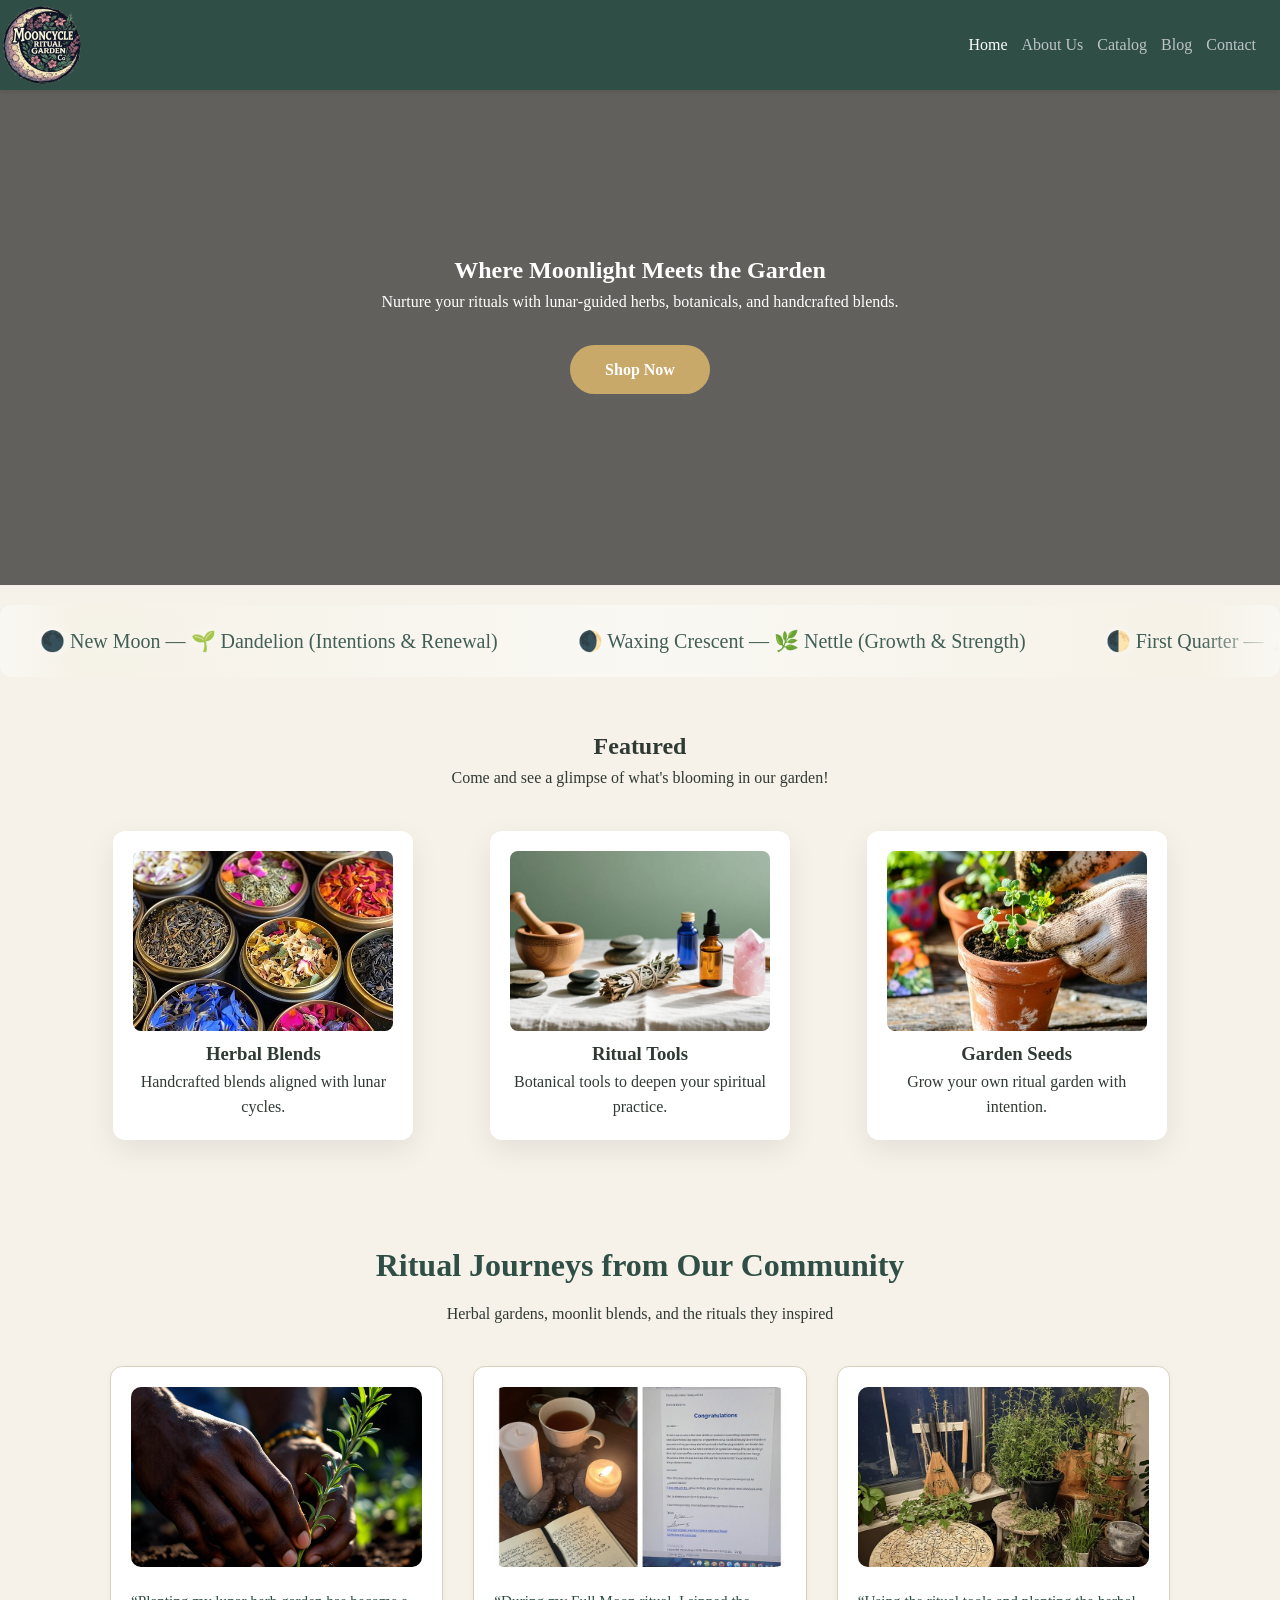
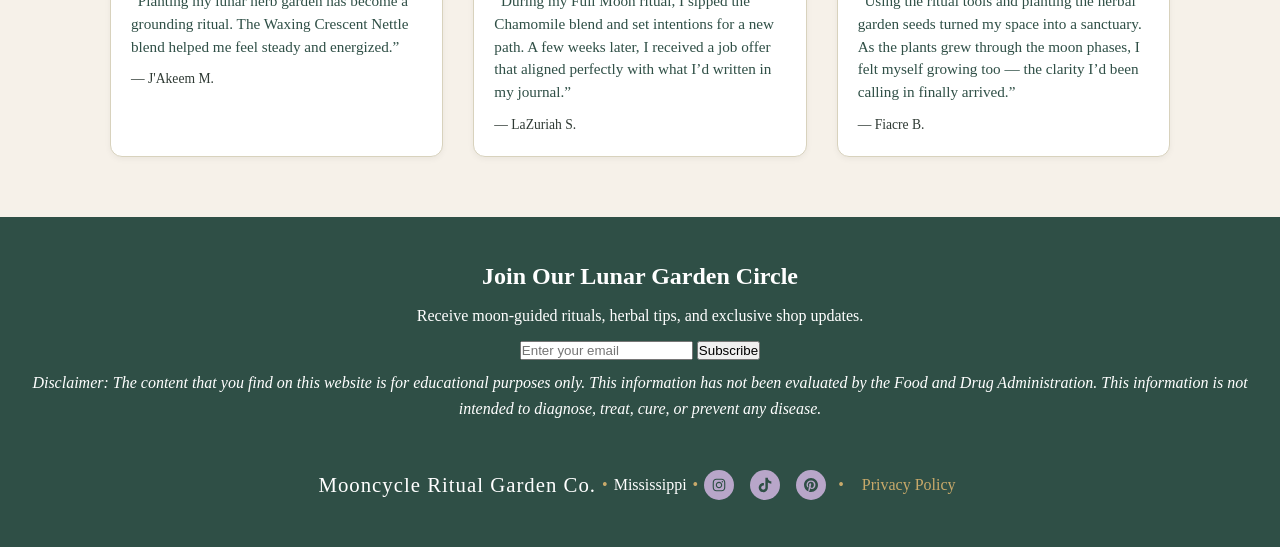
==== commit e11e69ff: "removed comments, updated catalog with full store using bootstrap, corrected spelling, and updated l" ====
--- a/index.html
+++ b/index.html
@@ -35,7 +35,7 @@
             <div class="scroll-item">🌑 New Moon — 🌱 Dandelion (Intentions & Renewal)</div>
             <div class="scroll-item">🌒 Waxing Crescent — 🌿 Nettle (Growth & Strength)</div>
             <div class="scroll-item">🌓 First Quarter — 🍃 Rosemary (Action & Clarity)</div>
-            <div class="scrolli-item">🌔 Waxing Gibbous — 🌼 Lavender (Refinement & Calm)</div>
+            <div class="scroll-item">🌔 Waxing Gibbous — 🌼 Lavender (Refinement & Calm)</div>
             <div class="scroll-item">🌕 Full Moon — 🌸 Chamomile (Manifestation & Harmony)</div>
             <div class="scroll-item">🌖 Waning Gibbous — 🍂 Mugwort (Gratitude & Intuition)</div>
             <div class="scroll-item">🌗 Last Quarter — 🌾 Sage (Release & Cleansing)</div>
--- a/style.css
+++ b/style.css
@@ -48,10 +48,11 @@
     display: flex;
     justify-content: space-between;
     align-items: center;
-    padding: 1rem 5%;
+    padding: 1px 2px;
+    gap: 10px;
     position: relative;
     /*allows absolute positioning inside*/
-    height: 90px;
+    min-height: 90px;
     /*lock the navbar height */
     top: 0;
     z-index: 1000;
@@ -63,17 +64,19 @@
     display: flex;
     align-items: center;
     justify-content: flex-start;
+    height: 80px;
+    width: 80px;
     /*forces logo to left*/
-    position: absolute;
-    left: 20px;
+    /* position: absolute; */
+    /* left: 20px;
     top: 50%;
-    transform: translateY(-50%);
+    transform: translateY(-50%); */
 }
 
 /*Logo size*/
 .logo-img {
-    height: 85px;
-    width: auto;
+    height: 100%;
+    width: 100%;
     /*removes forced centering*/
     object-fit: contain;
 
@@ -84,18 +87,22 @@
 .nav-links {
     list-style: none;
     display: flex;
-    flex-wrap: wrap;
+    /* flex-wrap: wrap; */
+    height: 100%;
     justify-content: flex-end;
     /*forces links to right*/
     align-items: center;
     flex: 1;
     /*pushes links to the far right*/
     text-align: center;
+    gap: 10px;
+    padding: 5px 20px;
 }
 
 /* Spacing between nav links for better readability */
 .nav-links li {
-    margin-left: 20px;
+    /* margin-left: 20px; */
+    padding: 2px;
 }
 
 /* Nav links styling with a smooth color transition for hover effects */
@@ -132,11 +139,11 @@
 }
 
 /* Hero Heading with responsive font size using clamp() for better readability across devices */
-.hero-content h1 {
+/* .hero-content h1 {
     font-size: clamp(2rem, 5vw, 3.5rem);
     /* Responsive font size */
-    margin-bottom: 15px;
-}
+/* margin-bottom: 15px;
+} */
 
 /* CTA Button in Hero */
 .cta-button {
@@ -360,6 +367,86 @@
     color: var(--text-muted);
 }
 
+/* Quick View Overlay */
+.quickview-overlay {
+    position: fixed;
+    inset: 0;
+    background: rgba(10, 10, 15, 0.85);
+    display: none;
+    align-items: center;
+    justify-content: center;
+    z-index: 9999;
+}
+
+/* Show when targeted */
+.quickview-overlay:target {
+    display: flex;
+}
+
+/* Modal box */
+.quickview-modal {
+    background: #111015;
+    color: #f7f3ea;
+    width: 90%;
+    max-width: 850px;
+    max-height: 90vh;
+    overflow-y: auto;
+    border-radius: 14px;
+    padding: 1.5rem;
+    position: relative;
+    display: flex;
+    flex-direction: column;
+    gap: 1.5rem;
+}
+
+/* Desktop layout */
+@media (min-width: 768px) {
+    .quickview-modal {
+        flex-direction: row;
+    }
+}
+
+.quickview-modal img {
+    max-width: 320px;
+    border-radius: 10px;
+}
+
+.quickview-content {
+    flex: 1;
+}
+
+.quickview-stars i {
+    color: #f6c453;
+}
+
+.quickview-price {
+    font-weight: 700;
+    font-size: 1.25rem;
+    margin-bottom: 0.5rem;
+}
+
+.quickview-close {
+    position: absolute;
+    top: 1rem;
+    right: 1rem;
+    color: #f7f3ea;
+    font-size: 1.8rem;
+    text-decoration: none;
+}
+
+.quickview-buy {
+    display: block;
+    margin-top: 1rem;
+    text-align: center;
+    background: #f6c453;
+    color: #111015;
+    padding: 0.7rem 1rem;
+    border-radius: 999px;
+    text-decoration: none;
+    font-weight: 600;
+}
+
+
 
 /* 6. Footer */
 
@@ -658,6 +745,7 @@
 
 /* Mobile Phones */
 @media (max-width: 600px) {
+
     /*STACK the navbar items*/
     .navbar {
         flex-direction: column;
@@ -668,23 +756,27 @@
         /* Stack logo and links */
         gap: 10px;
     }
+
     /*RESET logo positioning so it stops colliding*/
     .logo {
         position: static;
         transform: none;
         margin-bottom: 10px;
     }
+
     /*Slightly smaller logo for mobile*/
     .logo img {
         height: 100px;
         width: auto;
     }
+
     /* Center nav links on mobile */
     .nav-links {
         justify-content: center;
         flex: none;
         margin-top: 5px;
     }
+
     .nav-links li {
         margin: 0 10px;
     }
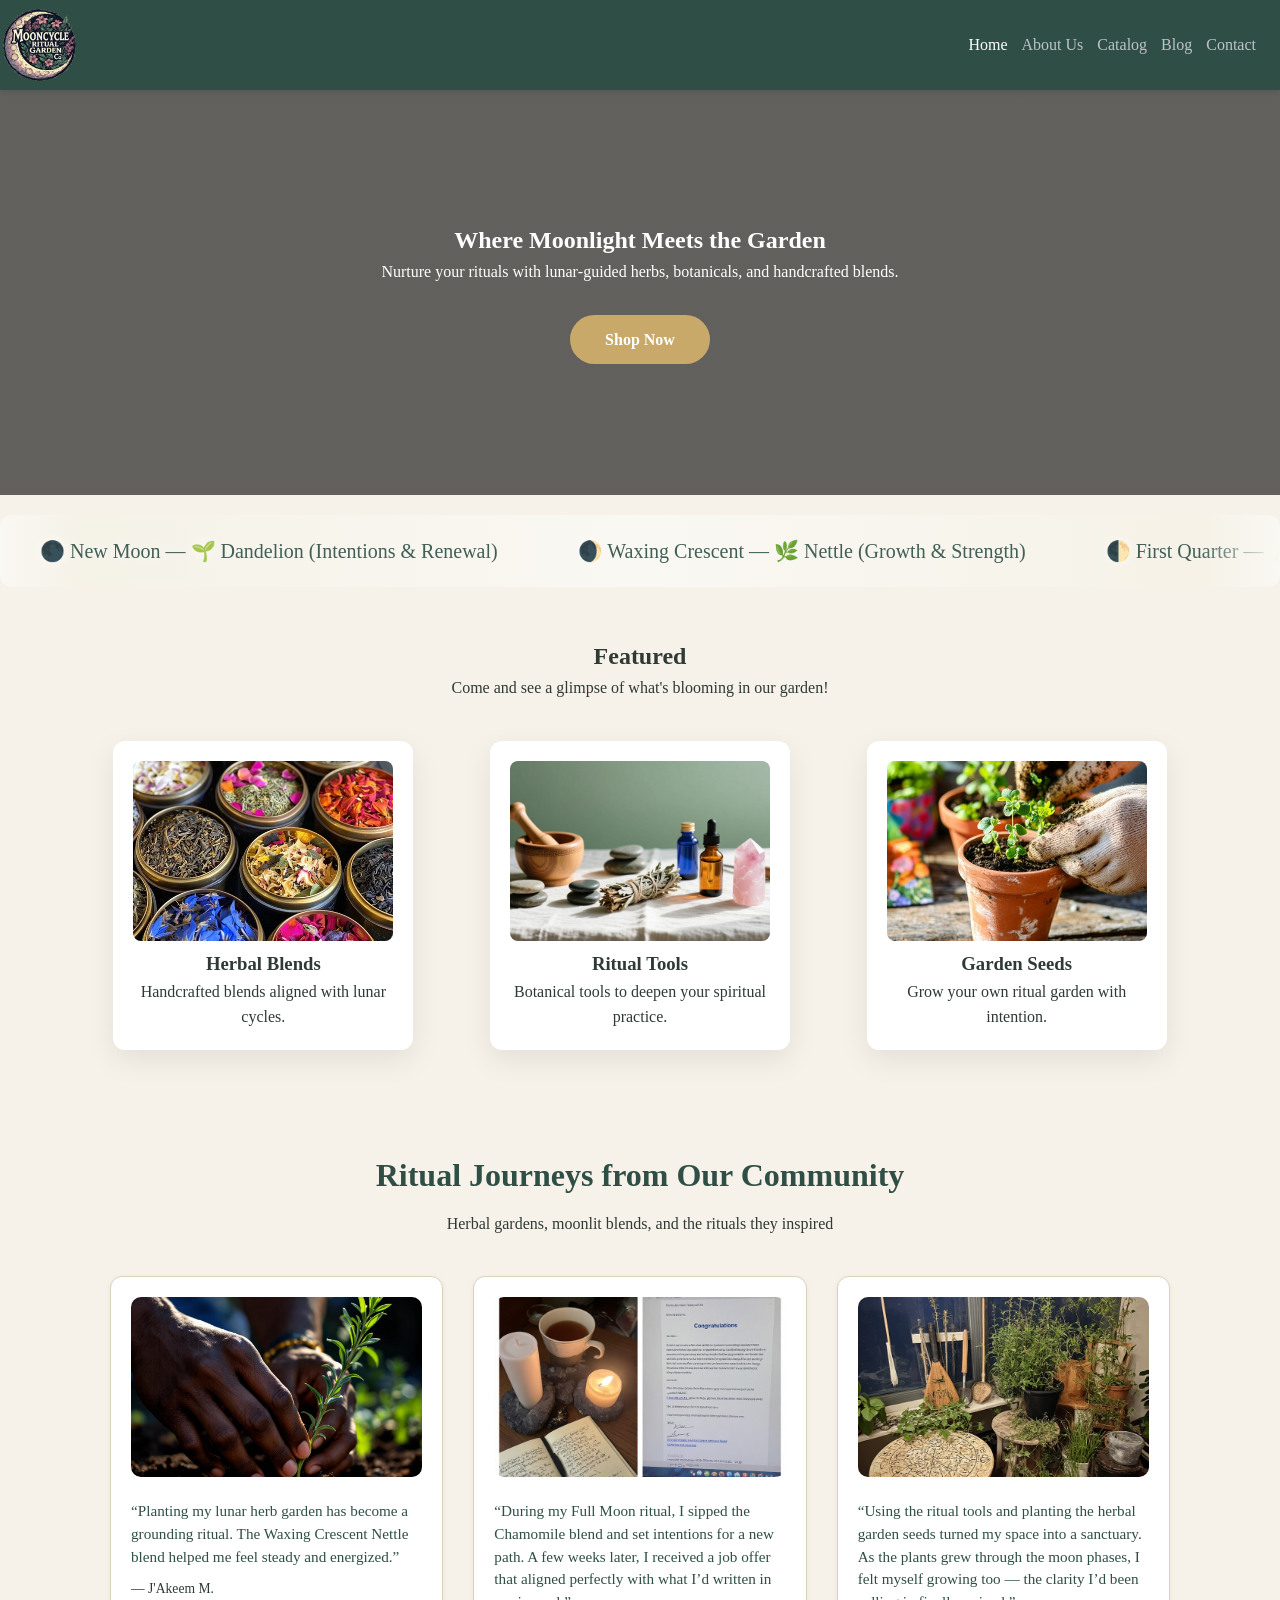
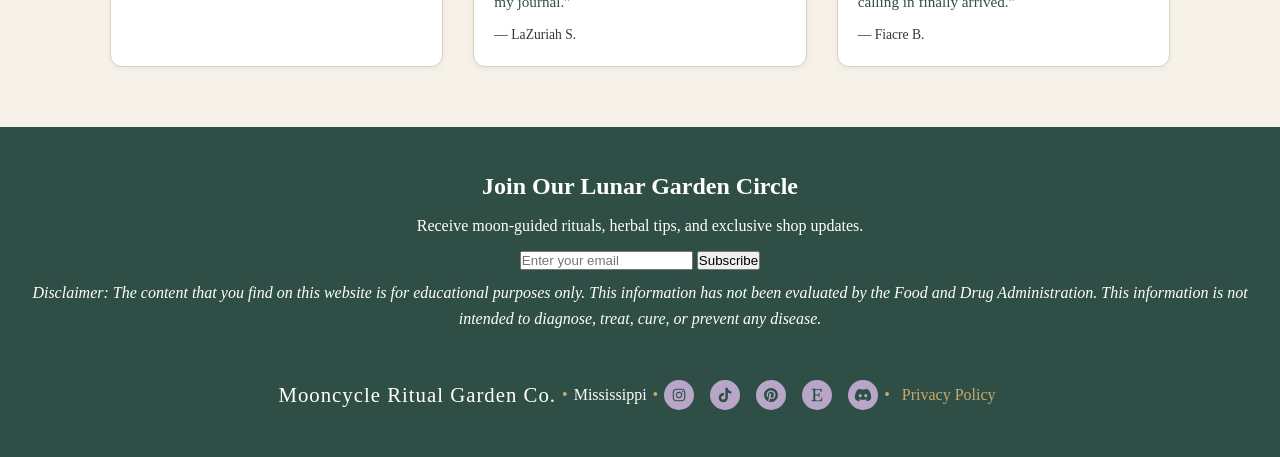
==== commit fcf48b6c: "added product images, updated header and  css to make it mobile responsive,and  updated footer socia" ====
--- a/index.html
+++ b/index.html
@@ -10,18 +10,20 @@
 
 <body>
     <!-- Navigation -->
-    <nav class="navbar">
-        <div class="logo">
-            <img src="assets/images/logo.png" alt="Mooncycle Ritual Garden Co. logo" class="logo-img">
-        </div>
-        <ul class="nav-links">
-            <li><a href="index.html" class="active">Home</a></li>
-            <li><a href="about.html">About Us</a></li>
-            <li><a href="catalog.html">Catalog</a></li>
-            <li><a href="blog.html">Blog</a></li>
-            <li><a href="contact.html">Contact</a></li>
-        </ul>
-    </nav>
+    <header class="header">
+        <nav class="navBar">
+            <div class="logo">
+                <img src="assets/images/logo.png" alt="Mooncycle Ritual Garden Co. logo" class="logo-img">
+            </div>
+            <ul class="nav-links">
+                <li><a href="index.html" class="active">Home</a></li>
+                <li><a href="about.html">About Us</a></li>
+                <li><a href="catalog.html">Catalog</a></li>
+                <li><a href="blog.html">Blog</a></li>
+                <li><a href="contact.html">Contact</a></li>
+            </ul>
+        </nav>
+    </header>
     <!-- Hero Section -->
     <section class="hero">
         <h1>Where Moonlight Meets the Garden</h1>
@@ -134,6 +136,7 @@
                 has not been evaluated by the Food and Drug Administration. This information is not intended to
                 diagnose, treat, cure, or prevent any disease.</em></p>
     </footer>
+    </footer>
     <footer class="footer-inline">
         <span class="footer-brand">Mooncycle Ritual Garden Co.</span>
         <span class="footer-divider">•</span>
@@ -152,14 +155,27 @@
                     viewBox="0 0 640 640"><!--!Font Awesome Free v7.2.0 by @fontawesome - https://fontawesome.com License - https://fontawesome.com/license/free Copyright 2026 Fonticons, Inc.-->
                     <path
                         d="M544.5 273.9C500.5 274 457.5 260.3 421.7 234.7L421.7 413.4C421.7 446.5 411.6 478.8 392.7 506C373.8 533.2 347.1 554 316.1 565.6C285.1 577.2 251.3 579.1 219.2 570.9C187.1 562.7 158.3 545 136.5 520.1C114.7 495.2 101.2 464.1 97.5 431.2C93.8 398.3 100.4 365.1 116.1 336C131.8 306.9 156.1 283.3 185.7 268.3C215.3 253.3 248.6 247.8 281.4 252.3L281.4 342.2C266.4 337.5 250.3 337.6 235.4 342.6C220.5 347.6 207.5 357.2 198.4 369.9C189.3 382.6 184.4 398 184.5 413.8C184.6 429.6 189.7 444.8 199 457.5C208.3 470.2 221.4 479.6 236.4 484.4C251.4 489.2 267.5 489.2 282.4 484.3C297.3 479.4 310.4 469.9 319.6 457.2C328.8 444.5 333.8 429.1 333.8 413.4L333.8 64L421.8 64C421.7 71.4 422.4 78.9 423.7 86.2C426.8 102.5 433.1 118.1 442.4 131.9C451.7 145.7 463.7 157.5 477.6 166.5C497.5 179.6 520.8 186.6 544.6 186.6L544.6 274z" />
-                </svg>
-                <a href="https://www.pinterest.com" aria-label="Pinterest" target="_blank"
-                    rel="noopener noreferrer"><svg xmlns="http://www.w3.org/2000/svg"
-                        viewBox="0 0 640 640"><!--!Font Awesome Free v7.2.0 by @fontawesome - https://fontawesome.com License - https://fontawesome.com/license/free Copyright 2026 Fonticons, Inc.-->
-                        <path
-                            d="M568 320C568 457 457 568 320 568C294.4 568 269.8 564.1 246.6 556.9C256.7 540.4 271.8 513.4 277.4 491.9C280.4 480.3 292.8 432.9 292.8 432.9C300.9 448.3 324.5 461.4 349.6 461.4C424.4 461.4 478.3 392.6 478.3 307.1C478.3 225.2 411.4 163.9 325.4 163.9C218.4 163.9 161.5 235.7 161.5 314C161.5 350.4 180.9 395.7 211.8 410.1C216.5 412.3 219 411.3 220.1 406.8C220.9 403.4 225.1 386.5 227 378.7C227.6 376.2 227.3 374 225.3 371.6C215.2 359.1 207 336.3 207 315C207 260.3 248.4 207.4 319 207.4C379.9 207.4 422.6 248.9 422.6 308.3C422.6 375.4 388.7 421.9 344.6 421.9C320.3 421.9 302 401.8 307.9 377.1C314.9 347.6 328.4 315.8 328.4 294.5C328.4 275.5 318.2 259.6 297 259.6C272.1 259.6 252.1 285.3 252.1 319.8C252.1 341.8 259.5 356.6 259.5 356.6C259.5 356.6 235 460.4 230.5 479.8C225.5 501.2 227.5 531.4 229.6 551C137.4 514.9 72 425.1 72 320C72 183 183 72 320 72C457 72 568 183 568 320z" />
-                    </svg>
+                </svg></a>
+            <a href="https://www.pinterest.com" aria-label="Pinterest" target="_blank" rel="noopener noreferrer"><svg
+                    xmlns="http://www.w3.org/2000/svg"
+                    viewBox="0 0 640 640"><!--!Font Awesome Free v7.2.0 by @fontawesome - https://fontawesome.com License - https://fontawesome.com/license/free Copyright 2026 Fonticons, Inc.-->
+                    <path
+                        d="M568 320C568 457 457 568 320 568C294.4 568 269.8 564.1 246.6 556.9C256.7 540.4 271.8 513.4 277.4 491.9C280.4 480.3 292.8 432.9 292.8 432.9C300.9 448.3 324.5 461.4 349.6 461.4C424.4 461.4 478.3 392.6 478.3 307.1C478.3 225.2 411.4 163.9 325.4 163.9C218.4 163.9 161.5 235.7 161.5 314C161.5 350.4 180.9 395.7 211.8 410.1C216.5 412.3 219 411.3 220.1 406.8C220.9 403.4 225.1 386.5 227 378.7C227.6 376.2 227.3 374 225.3 371.6C215.2 359.1 207 336.3 207 315C207 260.3 248.4 207.4 319 207.4C379.9 207.4 422.6 248.9 422.6 308.3C422.6 375.4 388.7 421.9 344.6 421.9C320.3 421.9 302 401.8 307.9 377.1C314.9 347.6 328.4 315.8 328.4 294.5C328.4 275.5 318.2 259.6 297 259.6C272.1 259.6 252.1 285.3 252.1 319.8C252.1 341.8 259.5 356.6 259.5 356.6C259.5 356.6 235 460.4 230.5 479.8C225.5 501.2 227.5 531.4 229.6 551C137.4 514.9 72 425.1 72 320C72 183 183 72 320 72C457 72 568 183 568 320z" />
+                </svg></a>
+            <a href="https://etsy.com" aria-label="Etsy" target="_blank" rel="noopener noreferrer"><svg
+                    xmlns="http://www.w3.org/2000/svg"
+                    viewBox="0 0 640 640"><!--!Font Awesome Free v7.2.0 by @fontawesome - https://fontawesome.com License - https://fontawesome.com/license/free Copyright 2026 Fonticons, Inc.-->
+                    <path
+                        d="M512 412C510.2 422.7 498.2 522 496.5 544C378.6 539.7 276.6 539.3 128 544L128 518.5C173.5 509.6 188.6 510.5 189 483.3C190.8 411 192.5 239.2 189 161.3C188 132.8 176.9 134.5 128 125.3L128 99.8C201.9 102.2 383.9 108.4 491 96C487.5 134.2 483.2 222.5 483.2 222.5L460 222.5C448.9 179.7 441.2 132 405.3 132L268.3 132C258.1 132 257.6 135.5 257.6 141.8L257.6 305.6C315.6 306.1 346.1 303.1 346.1 303.1C375.9 302.1 373.7 294.6 386.8 237.8L412.6 237.8C408.2 339.2 408.7 299.6 410.8 398.1L385 398C375.8 357.9 375.9 337 345.5 336.5C345.5 336.5 324 334.5 257.5 334.5L257.5 473.5C257.5 499.5 271.8 511.8 301.8 511.8L391.1 511.8C454.7 511.8 457.7 486.8 489.8 412L512 412z" />
+                </svg></a>
+            <a href="https://discord.com" aria-label="Discord" target="_blank" rel="noopener noreferrer"><svg
+                    xmlns="http://www.w3.org/2000/svg"
+                    viewBox="0 0 640 640"><!--!Font Awesome Free v7.2.0 by @fontawesome - https://fontawesome.com License - https://fontawesome.com/license/free Copyright 2026 Fonticons, Inc.-->
+                    <path
+                        d="M524.5 133.8C524.3 133.5 524.1 133.2 523.7 133.1C485.6 115.6 445.3 103.1 404 96C403.6 95.9 403.2 96 402.9 96.1C402.6 96.2 402.3 96.5 402.1 96.9C396.6 106.8 391.6 117.1 387.2 127.5C342.6 120.7 297.3 120.7 252.8 127.5C248.3 117 243.3 106.8 237.7 96.9C237.5 96.6 237.2 96.3 236.9 96.1C236.6 95.9 236.2 95.9 235.8 95.9C194.5 103 154.2 115.5 116.1 133C115.8 133.1 115.5 133.4 115.3 133.7C39.1 247.5 18.2 358.6 28.4 468.2C28.4 468.5 28.5 468.7 28.6 469C28.7 469.3 28.9 469.4 29.1 469.6C73.5 502.5 123.1 527.6 175.9 543.8C176.3 543.9 176.7 543.9 177 543.8C177.3 543.7 177.7 543.4 177.9 543.1C189.2 527.7 199.3 511.3 207.9 494.3C208 494.1 208.1 493.8 208.1 493.5C208.1 493.2 208.1 493 208 492.7C207.9 492.4 207.8 492.2 207.6 492.1C207.4 492 207.2 491.8 206.9 491.7C191.1 485.6 175.7 478.3 161 469.8C160.7 469.6 160.5 469.4 160.3 469.2C160.1 469 160 468.6 160 468.3C160 468 160 467.7 160.2 467.4C160.4 467.1 160.5 466.9 160.8 466.7C163.9 464.4 167 462 169.9 459.6C170.2 459.4 170.5 459.2 170.8 459.2C171.1 459.2 171.5 459.2 171.8 459.3C268 503.2 372.2 503.2 467.3 459.3C467.6 459.2 468 459.1 468.3 459.1C468.6 459.1 469 459.3 469.2 459.5C472.1 461.9 475.2 464.4 478.3 466.7C478.5 466.9 478.7 467.1 478.9 467.4C479.1 467.7 479.1 468 479.1 468.3C479.1 468.6 479 468.9 478.8 469.2C478.6 469.5 478.4 469.7 478.2 469.8C463.5 478.4 448.2 485.7 432.3 491.6C432.1 491.7 431.8 491.8 431.6 492C431.4 492.2 431.3 492.4 431.2 492.7C431.1 493 431.1 493.2 431.1 493.5C431.1 493.8 431.2 494 431.3 494.3C440.1 511.3 450.1 527.6 461.3 543.1C461.5 543.4 461.9 543.7 462.2 543.8C462.5 543.9 463 543.9 463.3 543.8C516.2 527.6 565.9 502.5 610.4 469.6C610.6 469.4 610.8 469.2 610.9 469C611 468.8 611.1 468.5 611.1 468.2C623.4 341.4 590.6 231.3 524.2 133.7zM222.5 401.5C193.5 401.5 169.7 374.9 169.7 342.3C169.7 309.7 193.1 283.1 222.5 283.1C252.2 283.1 275.8 309.9 275.3 342.3C275.3 375 251.9 401.5 222.5 401.5zM417.9 401.5C388.9 401.5 365.1 374.9 365.1 342.3C365.1 309.7 388.5 283.1 417.9 283.1C447.6 283.1 471.2 309.9 470.7 342.3C470.7 375 447.5 401.5 417.9 401.5z" />
+                </svg></a>
         </div>
+
         <span class="footer-divider">•</span>
         <a href="privacy.html">Privacy Policy</a>
     </footer>
--- a/style.css
+++ b/style.css
@@ -41,8 +41,15 @@
     min-height: 100vh;
 }
 
+.header {
+    position: fixed;
+    top: 0;
+    width: 100%;
+    z-index: 900;
+}
+
 /* 3. Navbar */
-.navbar {
+.navBar {
     background: var(--primary-color);
     color: var(--text-light);
     display: flex;
@@ -92,12 +99,15 @@
     justify-content: flex-end;
     /*forces links to right*/
     align-items: center;
-    flex: 1;
+    /* flex: 1; */
+    width: 100%;
     /*pushes links to the far right*/
     text-align: center;
     gap: 10px;
     padding: 5px 20px;
-}
+    margin: auto;
+}
+
 
 /* Spacing between nav links for better readability */
 .nav-links li {
@@ -108,6 +118,7 @@
 /* Nav links styling with a smooth color transition for hover effects */
 .nav-links a {
     color: #bdc3c7;
+    white-space: nowrap;
     text-decoration: none;
     font-weight: 500;
     transition: color 0.3s ease;
@@ -135,7 +146,7 @@
     justify-content: center;
     text-align: center;
     color: var(--text-light);
-    padding: 0 20px;
+    padding: 120px 20px 0px;
 }
 
 /* Hero Heading with responsive font size using clamp() for better readability across devices */
@@ -232,6 +243,50 @@
     to {
         transform: translateX(-50%);
     }
+}
+
+
+
+/* Coming Soon Emoji Items */
+.coming-emoji {
+    font-size: 3.5rem;
+    display: flex;
+    align-items: center;
+    justify-content: center;
+    height: 120px;
+    width: 120px;
+    border-radius: 16px;
+    background: rgba(255, 255, 255, 0.08);
+    box-shadow: 0 4px 12px rgba(0, 0, 0, 0.25);
+    transition: transform 0.3s ease, box-shadow 0.3s ease;
+    animation: float 3s ease-in-out infinite;
+}
+
+/* Hover Glow */
+.coming-emoji:hover {
+    transform: scale(1.12);
+    box-shadow: 0 0 18px rgba(255, 255, 255, 0.45);
+}
+
+/* Gentle Floating Animation */
+@keyframes float {
+    0% {
+        transform: translateY(0);
+    }
+
+    50% {
+        transform: translateY(-6px);
+    }
+
+    100% {
+        transform: translateY(0);
+    }
+}
+
+.scroll-item p {
+    margin-top: 0.5rem;
+    font-size: 0.95rem;
+    color: #050505;
 }
 
 
@@ -747,12 +802,12 @@
 @media (max-width: 600px) {
 
     /*STACK the navbar items*/
-    .navbar {
+    .navBar {
         flex-direction: column;
         align-items: center;
         justify-content: center;
         height: auto;
-        padding: 1rem 0;
+        padding: 1rem 2rem;
         /* Stack logo and links */
         gap: 10px;
     }
@@ -773,8 +828,13 @@
     /* Center nav links on mobile */
     .nav-links {
         justify-content: center;
-        flex: none;
+        flex: 1;
         margin-top: 5px;
+        gap: 5px;
+        padding: 5px;
+        font-size: 10px;
+        /*makes nav links fit in*/
+
     }
 
     .nav-links li {
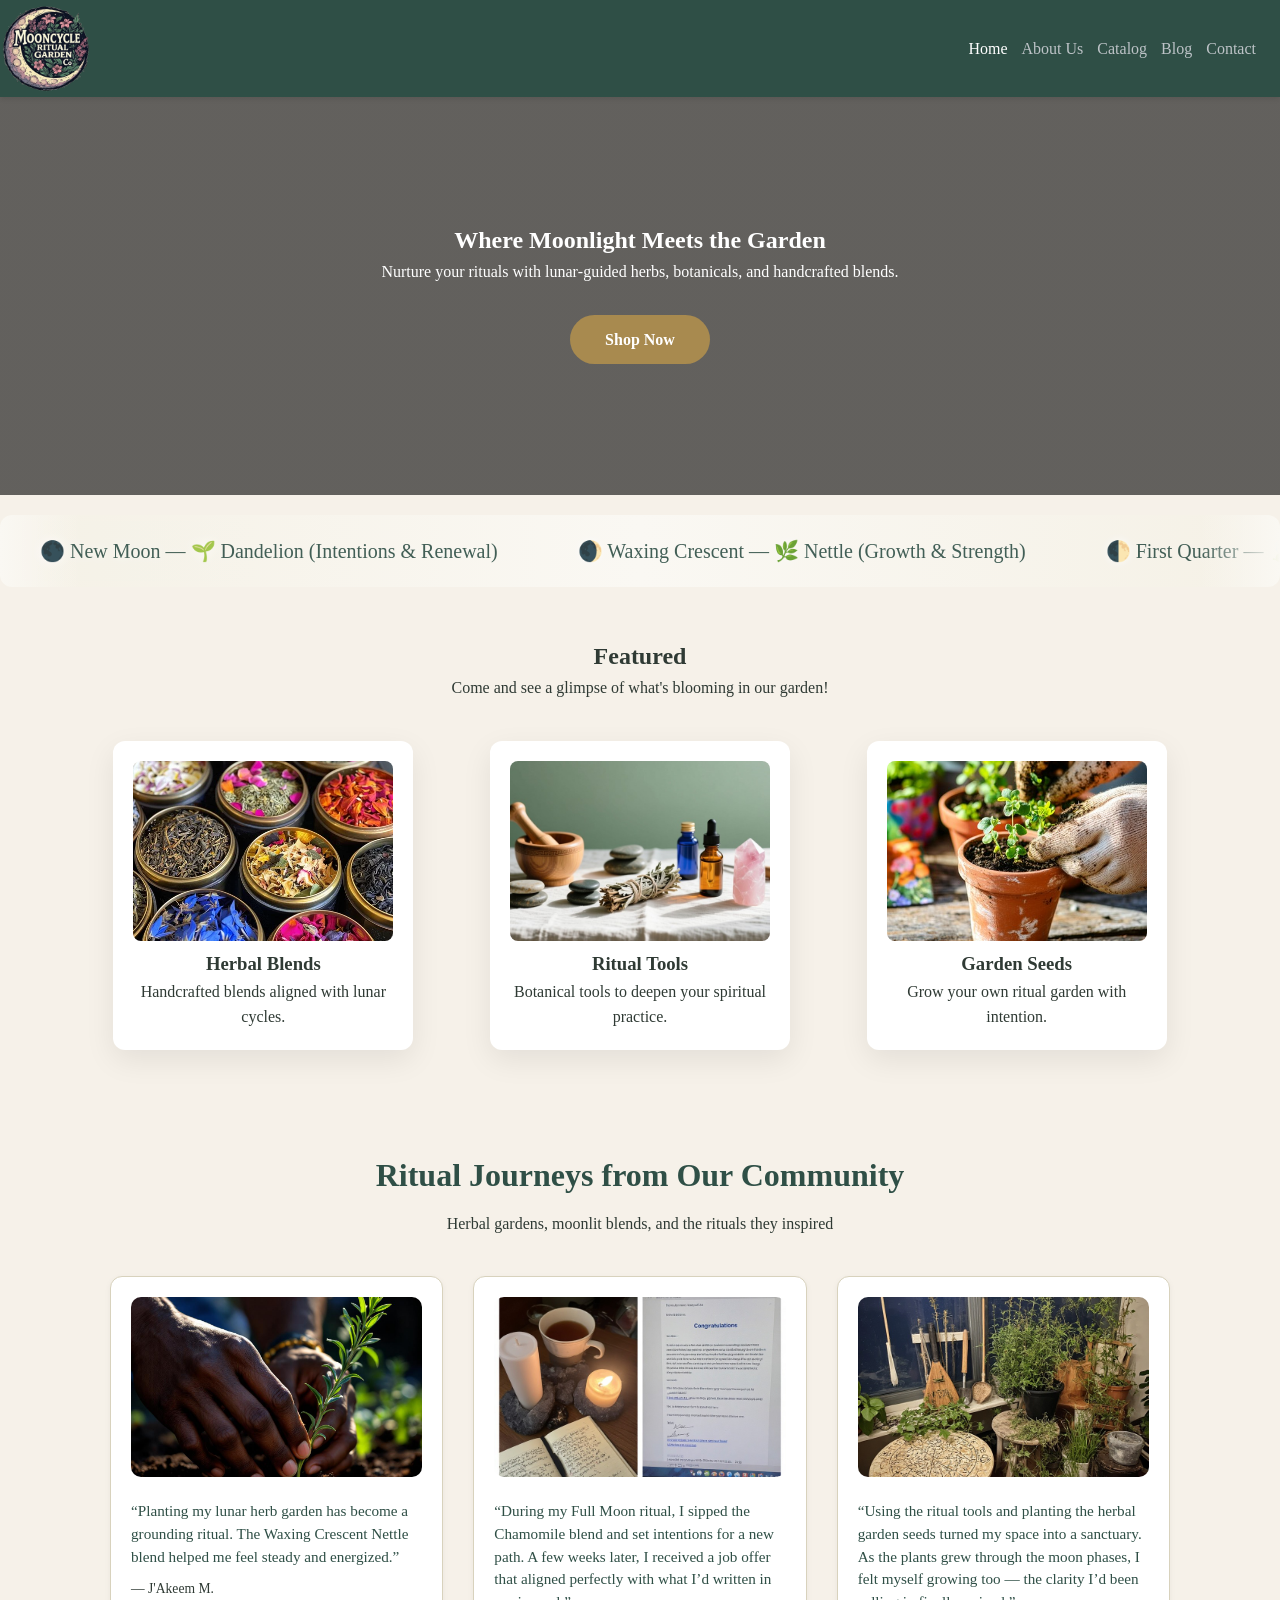
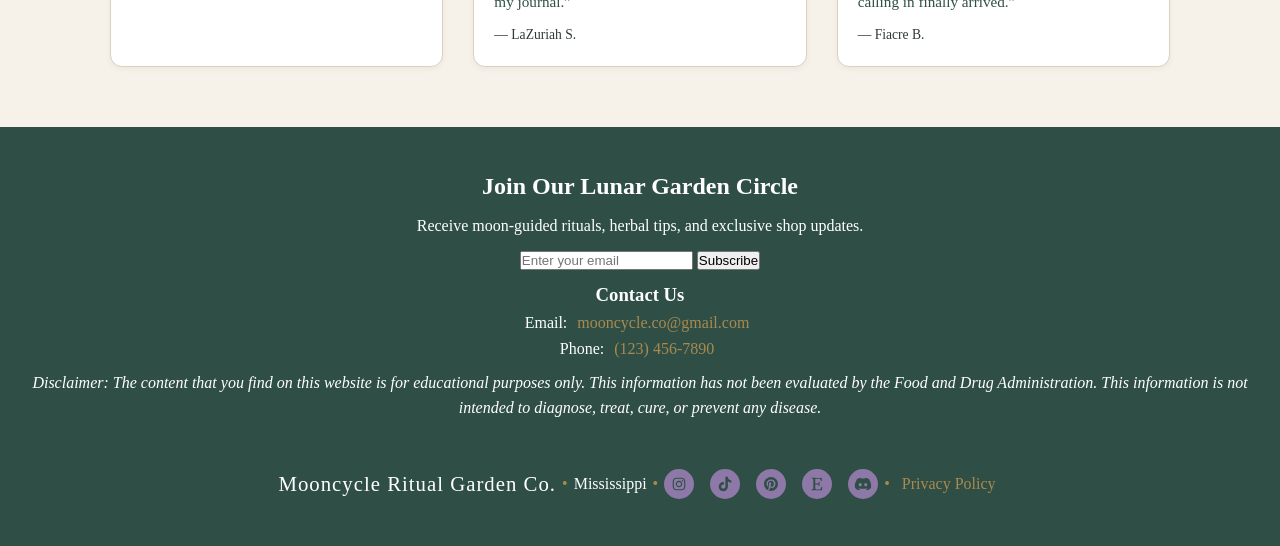
==== commit ff27e7d5: "removed and added images, updated index footer, and product images, and updated css colors to be acc" ====
--- a/index.html
+++ b/index.html
@@ -132,10 +132,16 @@
             <input type="email" placeholder="Enter your email" required>
             <button type="submit">Subscribe</button>
         </form>
+        <div class="footer-contact-info">
+            <h3>Contact Us</h3>
+
+            <p>Email: <a href="mailto:mooncycle.co@gmail.com">mooncycle.co@gmail.com</a></p>
+            <p>Phone: <a href="tel:1234567890">(123) 456‑7890</a></p>
+        </div>
+
         <p><em>Disclaimer: The content that you find on this website is for educational purposes only. This information
                 has not been evaluated by the Food and Drug Administration. This information is not intended to
                 diagnose, treat, cure, or prevent any disease.</em></p>
-    </footer>
     </footer>
     <footer class="footer-inline">
         <span class="footer-brand">Mooncycle Ritual Garden Co.</span>
--- a/style.css
+++ b/style.css
@@ -1,219 +1,271 @@
-/* 1. Color Variables - The "Theme" Controller */
-/* Using CSS variables for easy theme management and consistency across the site */
+/* ------------------------------------------------------------
+   1. THEME VARIABLES — Global color system + typography
+   These variables control the entire brand identity.
+   Changing a value here updates it everywhere.
+------------------------------------------------------------ */
 :root {
     --primary-color: #2F4F46;
-    /* Deep Herbal Green – Navbar & Footer */
-    --accent-color: #C8A96A;
-    /* Moonlight Gold – Buttons & Highlights */
-    --secondary-accent: #B8A6C9;
-    /* Dusty Lavender – Hover effects / subtle accents */
+    /* Deep Herbal Green – navbar, footer, accents */
+    --accent-color: #A88A4F;
+    /* Moonlight Gold – buttons, highlights */
+    --secondary-accent: #8E78A8;
+    /* Dusty Lavender – hover accents */
 
     --bg-light: #F6F1E9;
-    /* Warm Cream – Page Background */
+    /* Warm Cream – main page background */
     --section-bg: #8FA89A;
-    /* Dusty Sage – Section backgrounds */
+    /* Dusty Sage – section backgrounds */
 
     --card-bg: #FFFFFF;
-    /* Card Background */
+    /* Card backgrounds */
     --text-main: #2F3A34;
-    /* General Text */
+    /* Default body text */
     --text-light: #FFFFFF;
-    /* Text on Dark Backgrounds */
+    /* Text on dark backgrounds */
+
     --font-family: 'Dancing Script', 'Pacifico', 'Great Vibes', cursive;
     --container-width: 1100px;
-}
-
-/* 2. Reset & Base Styles */
+    /* Max width for centered content */
+}
+
+/* ------------------------------------------------------------
+   2. RESET — Removes browser default spacing + box model issues
+------------------------------------------------------------ */
 * {
     margin: 0;
     padding: 0;
     box-sizing: border-box;
 }
 
-/* Base font and background for the entire site */
+/* ------------------------------------------------------------
+   3. BASE STYLES — Global layout + typography
+------------------------------------------------------------ */
 body {
     font-family: var(--font-family);
+    /* Your brand script font */
     line-height: 1.6;
+    /* Comfortable reading */
     background-color: var(--bg-light);
+    /* Warm cream background */
     color: var(--text-main);
+    /* Herbal green text */
     display: flex;
     flex-direction: column;
     min-height: 100vh;
-}
-
+    /* Ensures footer stays at bottom */
+}
+
+/* ------------------------------------------------------------
+   4. HEADER WRAPPER — Holds the navbar at the top
+------------------------------------------------------------ */
 .header {
     position: fixed;
+    /* Stays visible while scrolling */
     top: 0;
     width: 100%;
     z-index: 900;
-}
-
-/* 3. Navbar */
+    /* Ensures it sits above all content */
+}
+
+/* ------------------------------------------------------------
+   5. NAVBAR — Main site navigation
+   - Deep herbal green background
+   - Logo left, links right
+   - Fixed height for consistency
+------------------------------------------------------------ */
 .navBar {
     background: var(--primary-color);
+    /* Herbal green */
     color: var(--text-light);
+    /* White text */
     display: flex;
     justify-content: space-between;
+    /* Logo left, links right */
     align-items: center;
     padding: 1px 2px;
     gap: 10px;
     position: relative;
-    /*allows absolute positioning inside*/
     min-height: 90px;
-    /*lock the navbar height */
+    /* Locks navbar height */
     top: 0;
     z-index: 1000;
+    /* Above hero image */
     box-shadow: 0 2px 5px rgba(0, 0, 0, 0.1);
-}
-
-/*Position the logo without affecting the navbar height*/
+    /* Soft shadow */
+}
+
+/* ------------------------------------------------------------
+   6. LOGO WRAPPER — Controls logo size + alignment
+------------------------------------------------------------ */
 .logo {
     display: flex;
     align-items: center;
     justify-content: flex-start;
-    height: 80px;
-    width: 80px;
-    /*forces logo to left*/
-    /* position: absolute; */
-    /* left: 20px;
-    top: 50%;
-    transform: translateY(-50%); */
-}
-
-/*Logo size*/
+    height: 95px;
+    /* Matches navbar height */
+    width: 95px;
+    /* Square container */
+}
+
+/* Logo image sizing */
 .logo-img {
     height: 100%;
     width: 100%;
-    /*removes forced centering*/
     object-fit: contain;
-
-}
-
-
-/* Logo Styling */
+    /* Prevents distortion */
+}
+
+/* ------------------------------------------------------------
+   7. NAVIGATION LINKS — Right side of navbar
+------------------------------------------------------------ */
 .nav-links {
     list-style: none;
     display: flex;
-    /* flex-wrap: wrap; */
     height: 100%;
     justify-content: flex-end;
-    /*forces links to right*/
+    /* Pushes links to the right */
     align-items: center;
-    /* flex: 1; */
     width: 100%;
-    /*pushes links to the far right*/
     text-align: center;
     gap: 10px;
     padding: 5px 20px;
     margin: auto;
 }
 
-
-/* Spacing between nav links for better readability */
+/* Individual link spacing */
 .nav-links li {
-    /* margin-left: 20px; */
     padding: 2px;
 }
 
-/* Nav links styling with a smooth color transition for hover effects */
+/* Link appearance */
 .nav-links a {
     color: #bdc3c7;
+    /* Soft silver */
     white-space: nowrap;
+    /* Prevents wrapping */
     text-decoration: none;
     font-weight: 500;
     transition: color 0.3s ease;
 }
 
-/* Highlight the active page link and add a hover effect for better user experience */
+/* Hover + active state */
 .nav-links a:hover,
 .nav-links a.active {
     color: var(--text-light);
-}
-
-/* 4. Hero Section */
+    /* White on hover */
+}
+
+/* ------------------------------------------------------------
+   8. HERO SECTION — Large banner with background image
+   - Dark overlay improves text readability
+   - Centered content
+------------------------------------------------------------ */
 .hero {
     background:
         linear-gradient(rgba(0, 0, 0, 0.6), rgba(0, 0, 0, 0.6)),
-        url("https://images.stockcake.com/public/0/a/0/0a002cfc-9ba7-4bd1-9af5-f2eedf74f956_large/ancient-healing-remedies-stockcake.jpg") no-repeat;
-
-    /* Background image with a dark overlay for better text readability */
-    background-size: cover;
-    background-position: center;
+        /* Dark overlay */
+        url("https://images.stockcake.com/public/0/a/0/0a002cfc-9ba7-4bd1-9af5-f2eedf74f956_large/ancient-healing-remedies-stockcake.jpg") no-repeat center/cover;
+    /* Full-width hero image */
+
     height: 55vh;
+    /* Responsive hero height */
     display: flex;
     flex-direction: column;
     align-items: center;
     justify-content: center;
     text-align: center;
     color: var(--text-light);
+    /* White text */
     padding: 120px 20px 0px;
-}
-
-/* Hero Heading with responsive font size using clamp() for better readability across devices */
-/* .hero-content h1 {
-    font-size: clamp(2rem, 5vw, 3.5rem);
-    /* Responsive font size */
-/* margin-bottom: 15px;
-} */
-
-/* CTA Button in Hero */
+    /* Extra top padding for fixed navbar */
+}
+
+/* ------------------------------------------------------------
+   9. HERO CTA BUTTON — Gold pill-shaped button
+------------------------------------------------------------ */
 .cta-button {
     display: inline-block;
     padding: 12px 35px;
     background: var(--accent-color);
+    /* Gold */
     color: var(--text-light);
+    /* White text */
     text-decoration: none;
     border-radius: 50px;
+    /* Soft pill shape */
     font-weight: bold;
     transition: transform 0.2s ease;
     margin: 30px;
 }
 
-/* Subtle hover effect for the CTA button */
+/* Hover effect */
 .cta-button:hover {
     transform: scale(1.05);
+    /* Slight lift */
     background: var(--secondary-accent);
-}
-
-/* Scroll container */
+    /* Lavender hover */
+}
+
+/* ------------------------------------------------------------
+   10. SCROLL SECTION — Horizontal auto-scrolling emoji strip
+   - Used for moon phases, herbs, Coming Soon items, etc.
+   - Uses a long track that animates left infinitely
+------------------------------------------------------------ */
 .scroll {
     overflow: hidden;
+    /* Hides overflowing emojis */
     white-space: nowrap;
+    /* Prevents wrapping to new lines */
     padding: 20px 0;
     margin: 20px auto 10px auto;
-    /*top | right | bottom | left*/
+    /* Centered with spacing */
     border-radius: 12px;
     position: relative;
-    /* border: 1px solid #d8d2bd; */
     max-width: 100%;
     box-sizing: border-box;
+
+    /* Soft cream gradient background for a magical glow */
     background: linear-gradient(90deg,
             #f5f1e6 0%,
             #faf8f3 50%,
             #f5f1e6 100%);
 }
 
-/* Track that moves */
+/* ------------------------------------------------------------
+   11. SCROLL TRACK — The moving strip of items
+   - Inline-flex keeps items on one line
+   - Animation moves the entire track left
+------------------------------------------------------------ */
 .scroll-track {
     display: inline-flex;
-    /* prevents wrapping */
+    /* Keeps items in a single row */
     flex-wrap: nowrap;
-    /* double‑locks single line */
+    /* Double-locks single-line layout */
     animation: scrollAnim 60s linear infinite;
-}
-
-/* Each moon/herb item */
+    /* Slow continuous scroll */
+}
+
+/* ------------------------------------------------------------
+   12. SCROLL ITEM — Each emoji + label pair
+   - Includes spacing, text styling, and glow
+------------------------------------------------------------ */
 .scroll-item {
     white-space: nowrap;
-    /* prevents internal wrapping */
+    /* Prevents internal wrapping */
     margin: 0 40px;
+    /* Space between items */
     font-size: 1.25rem;
     color: var(--primary-color);
+    /* Herbal green text */
     opacity: 0.9;
     text-shadow: 0 0 12px rgba(255, 255, 255, 0.9);
-}
-
-/* Fade edges */
+    /* Soft glow */
+}
+
+/* ------------------------------------------------------------
+   13. SCROLL EDGE FADES — Soft fade on left + right
+   - Creates a magical “tunnel” effect
+------------------------------------------------------------ */
 .scroll::before,
 .scroll::after {
     content: "";
@@ -222,53 +274,71 @@
     width: 80px;
     height: 100%;
     pointer-events: none;
-}
-
+    /* Allows scroll interaction */
+}
+
+/* Left fade */
 .scroll::before {
     left: 0;
     background: linear-gradient(to right, #faf8f3, transparent);
 }
 
+/* Right fade */
 .scroll::after {
     right: 0;
     background: linear-gradient(to left, #faf8f3, transparent);
 }
 
-/* Animation */
+/* ------------------------------------------------------------
+   14. SCROLL ANIMATION — Moves track left infinitely
+------------------------------------------------------------ */
 @keyframes scrollAnim {
     from {
         transform: translateX(0);
+        /* Start at normal position */
     }
 
     to {
         transform: translateX(-50%);
-    }
-}
-
-
-
-/* Coming Soon Emoji Items */
+        /* Move left halfway (loopable) */
+    }
+}
+
+/* ------------------------------------------------------------
+   15. COMING SOON EMOJI ITEMS — Floating magical emoji cards
+   - Used for shirts, jewelry, mugs, crystals, etc.
+   - Soft glassy background + floating animation
+------------------------------------------------------------ */
 .coming-emoji {
     font-size: 3.5rem;
+    /* Large emoji size */
     display: flex;
     align-items: center;
     justify-content: center;
     height: 120px;
     width: 120px;
     border-radius: 16px;
+    /* Soft rounded square */
     background: rgba(255, 255, 255, 0.08);
+    /* Frosted glass effect */
     box-shadow: 0 4px 12px rgba(0, 0, 0, 0.25);
+    /* Soft depth */
     transition: transform 0.3s ease, box-shadow 0.3s ease;
     animation: float 3s ease-in-out infinite;
-}
-
-/* Hover Glow */
+    /* Gentle floating */
+}
+
+/* Hover glow effect */
 .coming-emoji:hover {
     transform: scale(1.12);
+    /* Slight zoom */
     box-shadow: 0 0 18px rgba(255, 255, 255, 0.45);
-}
-
-/* Gentle Floating Animation */
+    /* Glow */
+}
+
+/* ------------------------------------------------------------
+   16. FLOATING ANIMATION — Gentle up/down motion
+------------------------------------------------------------ */
 @keyframes float {
     0% {
         transform: translateY(0);
@@ -283,40 +353,49 @@
     }
 }
 
+/* ------------------------------------------------------------
+   17. SCROLL ITEM LABELS — Text under each emoji
+------------------------------------------------------------ */
 .scroll-item p {
     margin-top: 0.5rem;
     font-size: 0.95rem;
     color: #050505;
-}
-
-
-
-
-
-
-/* 5. Main Layout & Cards */
+    /* Dark text for readability */
+}
+
+/* ------------------------------------------------------------
+   18. MAIN CONTAINER — Centers content on the page
+   - Used for product grids, blog lists, etc.
+------------------------------------------------------------ */
 .container {
     flex: 1;
     width: 90%;
     max-width: var(--container-width);
+    /* 1100px max width */
     margin: 0 auto;
     padding: 40px 0;
 }
 
-/* Card Grid for sections that use a card layout (e.g., services, products) */
+/* ------------------------------------------------------------
+   19. CARD GRID — 3-column layout for products/services
+   - Automatically adjusts with media queries later
+------------------------------------------------------------ */
 .card-grid {
     display: grid;
     grid-template-columns: repeat(3, 1fr);
     /* 3 columns on desktop */
     gap: 30px;
     margin-top: 40px;
-    /* Added margin to prevent overlap with the hero section on smaller screens */
-}
-
-/* Card styling for all card-based sections (e.g., services, products, blog excerpts) */
+    /* Prevents overlap with hero on smaller screens */
+}
+
+/* ------------------------------------------------------------
+   20. CARD — Universal card styling for products, services, etc.
+   - Includes hover lift + centered content
+------------------------------------------------------------ */
 .card {
     position: relative;
-    /* Needed for positioning the quick view button */
+    /* Needed for Quick View button positioning */
     background: var(--card-bg);
     padding: 20px;
     border-radius: 12px;
@@ -325,9 +404,10 @@
     transition: translateY 0.3s ease;
     max-width: 300px;
     margin: 0 auto;
-    /* Center cards within their grid cells */
-}
-
+    /* Centers cards in grid cells */
+}
+
+/* Card images */
 .card img {
     width: 100%;
     height: 180px;
@@ -335,38 +415,45 @@
     border-radius: 8px;
 }
 
-/* Subtle lift on hover for cards */
+/* Hover lift effect */
 .card:hover {
     transform: translateY(-5px);
 }
 
+/* ------------------------------------------------------------
+   21. QUICK VIEW BUTTON — Appears on hover over product cards
+------------------------------------------------------------ */
 .quick-view-btn {
     position: absolute;
     bottom: 120px;
-    /* sits over the image*/
+    /* Sits over the image */
     left: 50%;
     transform: translateX(-50%);
     background: var(--primary-color);
-    /* deep herbal green */
+    /* Herbal green */
     color: var(--text-light);
     padding: 8px 16px;
     border-radius: 30px;
     text-decoration: none;
     font-size: 0.9rem;
     opacity: 0;
+    /* Hidden by default */
     pointer-events: none;
+    /* Prevents accidental clicks */
     transition: 0.3s ease;
     box-shadow: 0 4px 12px rgba(0, 0, 0, 0.15);
 }
 
-
-/* SHOW BUTTON ON HOVER */
+/* Show button on hover */
 .card:hover .quick-view-btn {
     opacity: 1;
     pointer-events: auto;
     transform: translateX(-50%) translateY(-4px);
 }
 
+/* ------------------------------------------------------------
+   22. TESTIMONIALS SECTION — Customer quotes + images
+------------------------------------------------------------ */
 .testimonials {
     max-width: 1100px;
     margin: 60px auto;
@@ -386,12 +473,14 @@
     margin-bottom: 40px;
 }
 
+/* Testimonial grid auto-adjusts to screen size */
 .testimonial-grid {
     display: grid;
     grid-template-columns: repeat(auto-fit, minmax(280px, 1fr));
     gap: 30px;
 }
 
+/* Individual testimonial card */
 .testimonial-card {
     background: var(--card-bg);
     border: 1px solid #d8d2bd;
@@ -422,18 +511,22 @@
     color: var(--text-muted);
 }
 
-/* Quick View Overlay */
+/* ------------------------------------------------------------
+   23. QUICK VIEW OVERLAY — Fullscreen modal for product details
+------------------------------------------------------------ */
 .quickview-overlay {
     position: fixed;
     inset: 0;
     background: rgba(10, 10, 15, 0.85);
+    /* Dark translucent backdrop */
     display: none;
+    /* Hidden until targeted */
     align-items: center;
     justify-content: center;
     z-index: 9999;
 }
 
-/* Show when targeted */
+/* Show overlay when URL hash matches ID */
 .quickview-overlay:target {
     display: flex;
 }
@@ -454,7 +547,7 @@
     gap: 1.5rem;
 }
 
-/* Desktop layout */
+/* Desktop layout: side-by-side */
 @media (min-width: 768px) {
     .quickview-modal {
         flex-direction: row;
@@ -480,6 +573,7 @@
     margin-bottom: 0.5rem;
 }
 
+/* Close button */
 .quickview-close {
     position: absolute;
     top: 1rem;
@@ -489,6 +583,7 @@
     text-decoration: none;
 }
 
+/* Buy Now button */
 .quickview-buy {
     display: block;
     margin-top: 1rem;
@@ -501,160 +596,9 @@
     font-weight: 600;
 }
 
-
-
-/* 6. Footer */
-
-/* UNIVERSAL ONE-LINE FOOTER */
-.footer-inline {
-    background: var(--primary-color);
-    color: var(--text-light);
-    padding: 40px 20px;
-    text-align: center;
-    /* Flexbox for horizontal alignment of brand and social links */
-    display: flex;
-    justify-content: center;
-    align-items: center;
-    /* gap: 0; */
-
-    flex-wrap: wrap;
-    /* keeps it from breaking on small screens */
-}
-
-/*Homepage footer (newsletter) */
-.footer-inline-home {
-    flex-direction: column;
-    /* stack items vertically */
-    justify-content: flex-start;
-    /* not needed, but clean */
-    gap: 8px;
-    /* more breathing room */
-    padding-bottom: 0px;
-}
-
-/* Footer Brand Styling */
-.footer-inline .footer-brand {
-    font-family: var(--font-family);
-    font-size: 1.3rem;
-    letter-spacing: 1px;
-}
-
-/* Divider styling */
-.footer-inline>a,
-.footer-divider {
-    color: var(--accent-color);
-    font-weight: bold;
-    margin: 0 6px;
-    text-decoration: none;
-    font-weight: 500;
-}
-
-/* Hover effect for footer links */
-.footer-inline>a:hover {
-    color: var(--secondary-accent);
-    text-decoration: underline;
-}
-
-/* Make the row of icons horizontal */
-.footer-social-inline {
-    display: flex;
-    flex-direction: row;
-    justify-content: center;
-    align-items: center;
-    gap: 16px;
-    margin-top: 8px;
-}
-
-/* Style the SVG icons */
-.footer-social-inline svg {
-    width: 30px;
-    height: 30px;
-    padding: 6px;
-    border-radius: 50%;
-    background: var(--secondary-accent);
-    fill: var(--primary-color);
-    /* makes the icon visible */
-    transition: transform 0.2s ease;
-}
-
-/* Hover effect */
-.footer-social-inline svg:hover {
-    transform: scale(1.1);
-}
-
-
-
-
-
-
-/* BOTANICAL ROW - A whimsical, plant-inspired section divider */
-.botanical-row {
-    display: flex;
-    justify-content: space-between;
-    align-items: center;
-    width: 100%;
-    padding: 10px 0;
-    border-bottom: 1px solid #c9c2a3;
-    /* dried herb color */
-    padding-bottom: 8px;
-    margin-bottom: 12px;
-}
-
-/* Decorative botanical text */
-.botanical-text {
-    font-family: var(--font-family);
-    font-size: 2rem;
-    letter-spacing: 1px;
-    color: #4a4a3f;
-    /* earthy botanical tone */
-    text-shadow: 0 0 6px rgba(255, 255, 255, 0.4);
-    transform: rotate(-1deg);
-}
-
-/*About Us Page*/
-/*Content Section*/
-.content-area {
-    margin-bottom: 3rem;
-    padding-bottom: 2rem;
-    border-bottom: 1px solid #c9c2a3;
-    text-align: center;
-}
-
-/* Keep lists narrow and centered for better readability */
-.content-area ul {
-    max-width: 600px;
-    /* keeps the list narrow */
-    margin: 0 auto;
-    /* centers it */
-    padding-left: 1.2rem;
-    /* keeps bullets aligned nicely */
-}
-
-/* Section Divider with Moon Phases */
-.content-area::after {
-    content: "🌕 🌖 🌗 🌘 🌑 🌒 🌓 🌔";
-    display: block;
-    text-align: center;
-    font-size: 1.5rem;
-    margin-top: 20px;
-    color: var(--secondary-accent);
-}
-
-/* Remove divider and spacing for last section */
-.content-area:last-of-type {
-    border-bottom: none !important;
-    padding-bottom: 0;
-    margin-bottom: 0;
-    /* Remove bottom border and spacing for last section */
-}
-
-/* Remove moon phases for last section */
-.content-area:last-of-type::after {
-    content: none;
-}
-
-/* CONTACT FORM — Botanical & Elegant */
-/* Contact Section Container */
+/* ------------------------------------------------------------
+   24. CONTACT SECTION — Botanical-themed contact form
+------------------------------------------------------------ */
 .contact-section {
     background: var(--card-bg);
     padding: 45px 35px;
@@ -663,10 +607,10 @@
     max-width: 750px;
     margin: 0 auto 3rem;
     border: 1px solid #d8d2bd;
-    /* soft dried-herb border */
-}
-
-/* Contact Section Heading */
+    /* Dried herb border */
+}
+
+/* Section heading */
 .contact-section h2 {
     text-align: center;
     color: var(--primary-color);
@@ -675,7 +619,7 @@
     letter-spacing: 1px;
 }
 
-/* Form Layout */
+/* Form layout */
 .contact-form {
     display: flex;
     flex-direction: column;
@@ -689,7 +633,7 @@
     letter-spacing: 0.5px;
 }
 
-/* Inputs & Textarea */
+/* Inputs + textarea */
 .contact-form input,
 .contact-form textarea {
     padding: 14px;
@@ -700,7 +644,7 @@
     transition: 0.2s ease;
 }
 
-/* Focus effect for inputs and textarea */
+/* Focus glow */
 .contact-form input:focus,
 .contact-form textarea:focus {
     outline: none;
@@ -708,7 +652,7 @@
     box-shadow: 0 0 8px rgba(200, 169, 106, 0.45);
 }
 
-/* Submit Button */
+/* Submit button */
 .contact-form .btn {
     background: var(--accent-color);
     color: var(--text-light);
@@ -722,13 +666,13 @@
     transition: 0.25s ease;
 }
 
-/* Hover effect for submit button */
+/* Hover */
 .contact-form .btn:hover {
     background: var(--secondary-accent);
     transform: translateY(-2px);
 }
 
-/* Decorative Botanical Divider for Contact Section */
+/* Decorative botanical divider */
 .contact-section::before {
     content: "🌿 ✦ 🌙 ✦ 🌿";
     display: block;
@@ -738,14 +682,167 @@
     margin-bottom: 1.5rem;
 }
 
-/* Blog List Layout */
+/* ------------------------------------------------------------
+   25. UNIVERSAL FOOTER — Inline footer used across pages
+   - Deep herbal green background
+   - Centered brand + links + social icons
+------------------------------------------------------------ */
+.footer-inline {
+    background: var(--primary-color);
+    /* Herbal green */
+    color: var(--text-light);
+    /* White text */
+    padding: 40px 20px;
+    text-align: center;
+
+    display: flex;
+    justify-content: center;
+    align-items: center;
+    flex-wrap: wrap;
+    /* Prevents breaking on small screens */
+}
+
+/* Homepage footer variation — stacked layout */
+.footer-inline-home {
+    flex-direction: column;
+    justify-content: flex-start;
+    gap: 8px;
+    padding-bottom: 0px;
+}
+
+/* Footer brand text */
+.footer-inline .footer-brand {
+    font-family: var(--font-family);
+    font-size: 1.3rem;
+    letter-spacing: 1px;
+}
+
+/* ------------------------------------------------------------
+   26. FOOTER LINKS — Privacy Policy, Contact, etc.
+   - Gold text with lavender hover
+------------------------------------------------------------ */
+.footer-inline>a,
+.footer-divider,
+.footer-contact-info a {
+    color: var(--accent-color);
+    /* Gold */
+    font-weight: 500;
+    margin: 0 6px;
+    text-decoration: none;
+}
+
+/* Hover effect */
+.footer-inline>a:hover,
+.footer-contact-info a:hover {
+    color: var(--secondary-accent);
+    /* Lavender hover */
+    text-decoration: underline;
+}
+
+/* ------------------------------------------------------------
+   27. FOOTER SOCIAL ICONS — Horizontal row of SVG icons
+------------------------------------------------------------ */
+.footer-social-inline {
+    display: flex;
+    flex-direction: row;
+    justify-content: center;
+    align-items: center;
+    gap: 16px;
+    margin-top: 8px;
+}
+
+/* Icon styling */
+.footer-social-inline svg {
+    width: 30px;
+    height: 30px;
+    padding: 6px;
+    border-radius: 50%;
+    background: var(--secondary-accent);
+    /* Lavender circle */
+    fill: var(--primary-color);
+    /* Herbal green icon */
+    transition: transform 0.2s ease;
+}
+
+/* Hover scale */
+.footer-social-inline svg:hover {
+    transform: scale(1.1);
+}
+
+/* ------------------------------------------------------------
+   28. BOTANICAL ROW — Decorative divider with herb vibes
+------------------------------------------------------------ */
+.botanical-row {
+    display: flex;
+    justify-content: space-between;
+    align-items: center;
+    width: 100%;
+    padding: 10px 0;
+    border-bottom: 1px solid #c9c2a3;
+    /* Dried herb color */
+    padding-bottom: 8px;
+    margin-bottom: 12px;
+}
+
+/* Botanical text */
+.botanical-text {
+    font-family: var(--font-family);
+    font-size: 2rem;
+    letter-spacing: 1px;
+    color: #4a4a3f;
+    /* Earthy tone */
+    text-shadow: 0 0 6px rgba(255, 255, 255, 0.4);
+    transform: rotate(-1deg);
+}
+
+/* ------------------------------------------------------------
+   29. ABOUT PAGE — Content sections with moon phase dividers
+------------------------------------------------------------ */
+.content-area {
+    margin-bottom: 3rem;
+    padding-bottom: 2rem;
+    border-bottom: 1px solid #c9c2a3;
+    text-align: center;
+}
+
+/* Centered lists */
+.content-area ul {
+    max-width: 600px;
+    margin: 0 auto;
+    padding-left: 1.2rem;
+}
+
+/* Moon phase divider */
+.content-area::after {
+    content: "🌕 🌖 🌗 🌘 🌑 🌒 🌓 🌔";
+    display: block;
+    text-align: center;
+    font-size: 1.5rem;
+    margin-top: 20px;
+    color: var(--secondary-accent);
+}
+
+/* Remove divider for last section */
+.content-area:last-of-type {
+    border-bottom: none !important;
+    padding-bottom: 0;
+    margin-bottom: 0;
+}
+
+.content-area:last-of-type::after {
+    content: none;
+}
+
+/* ------------------------------------------------------------
+   30. BLOG LIST — Grid layout for blog cards
+------------------------------------------------------------ */
 .blog-list {
     display: grid;
     gap: 30px;
     margin: 3rem 0;
 }
 
-/* Blog Cards */
+/* Blog card styling */
 .blog-card {
     background: var(--card-bg);
     padding: 30px 25px;
@@ -755,77 +852,76 @@
     text-align: left;
 }
 
-/* Hover effect for blog cards */
+/* Hover lift */
 .blog-card:hover {
     transform: translateY(-6px);
     box-shadow: 0 12px 28px rgba(0, 0, 0, 0.12);
 }
 
-/* Blog Card Title */
+/* Blog title */
 .blog-card h3 {
     color: var(--primary-color);
     margin-bottom: 10px;
 }
 
-/* Blog Card Excerpt */
+/* Blog excerpt */
 .blog-card p {
     margin-bottom: 15px;
     color: var(--text-main);
 }
 
-/* "Read More" Links */
+/* Read more link */
 .read-more {
     color: var(--accent-color);
     font-weight: bold;
     text-decoration: none;
 }
 
-/* Hover effect for "Read More" links */
 .read-more:hover {
     color: var(--secondary-accent);
     text-decoration: underline;
 }
 
-/* 7. MEDIA QUERIES (The Responsive Magic) */
-
-/* Tablet & Smaller Screens */
+/* ------------------------------------------------------------
+   31. RESPONSIVE MEDIA QUERIES — Tablet + Mobile adjustments
+------------------------------------------------------------ */
+
+/* Tablet screens */
 @media (max-width: 992px) {
     .card-grid {
         grid-template-columns: repeat(2, 1fr);
-        /* Drop to 2 columns */
+        /* 2 columns */
         margin-top: 20px;
-        /* Remove overlap for cleaner mobile feel */
-    }
-}
-
-/* Mobile Phones */
+    }
+}
+
+/* Mobile screens */
 @media (max-width: 600px) {
 
-    /*STACK the navbar items*/
+    /* Stack navbar items */
     .navBar {
         flex-direction: column;
         align-items: center;
         justify-content: center;
         height: auto;
         padding: 1rem 2rem;
-        /* Stack logo and links */
         gap: 10px;
     }
 
-    /*RESET logo positioning so it stops colliding*/
+    /* Reset logo positioning */
     .logo {
         position: static;
         transform: none;
         margin-bottom: 10px;
     }
 
-    /*Slightly smaller logo for mobile*/
+    /* Slightly smaller logo */
     .logo img {
         height: 100px;
         width: auto;
     }
 
-    /* Center nav links on mobile */
+    /* Center nav links */
     .nav-links {
         justify-content: center;
         flex: 1;
@@ -833,21 +929,19 @@
         gap: 5px;
         padding: 5px;
         font-size: 10px;
-        /*makes nav links fit in*/
-
+        /* Helps fit links */
     }
 
     .nav-links li {
         margin: 0 10px;
     }
 
-    /* Stack cards in a single column on mobile for better readability */
+    /* Single-column cards */
     .card-grid {
         grid-template-columns: 1fr;
-        /* 1 column on small phones */
-    }
-
-    /* Adjust hero height for smaller screens to prevent excessive scrolling */
+    }
+
+    /* Shorter hero on mobile */
     .hero {
         height: 50vh;
     }
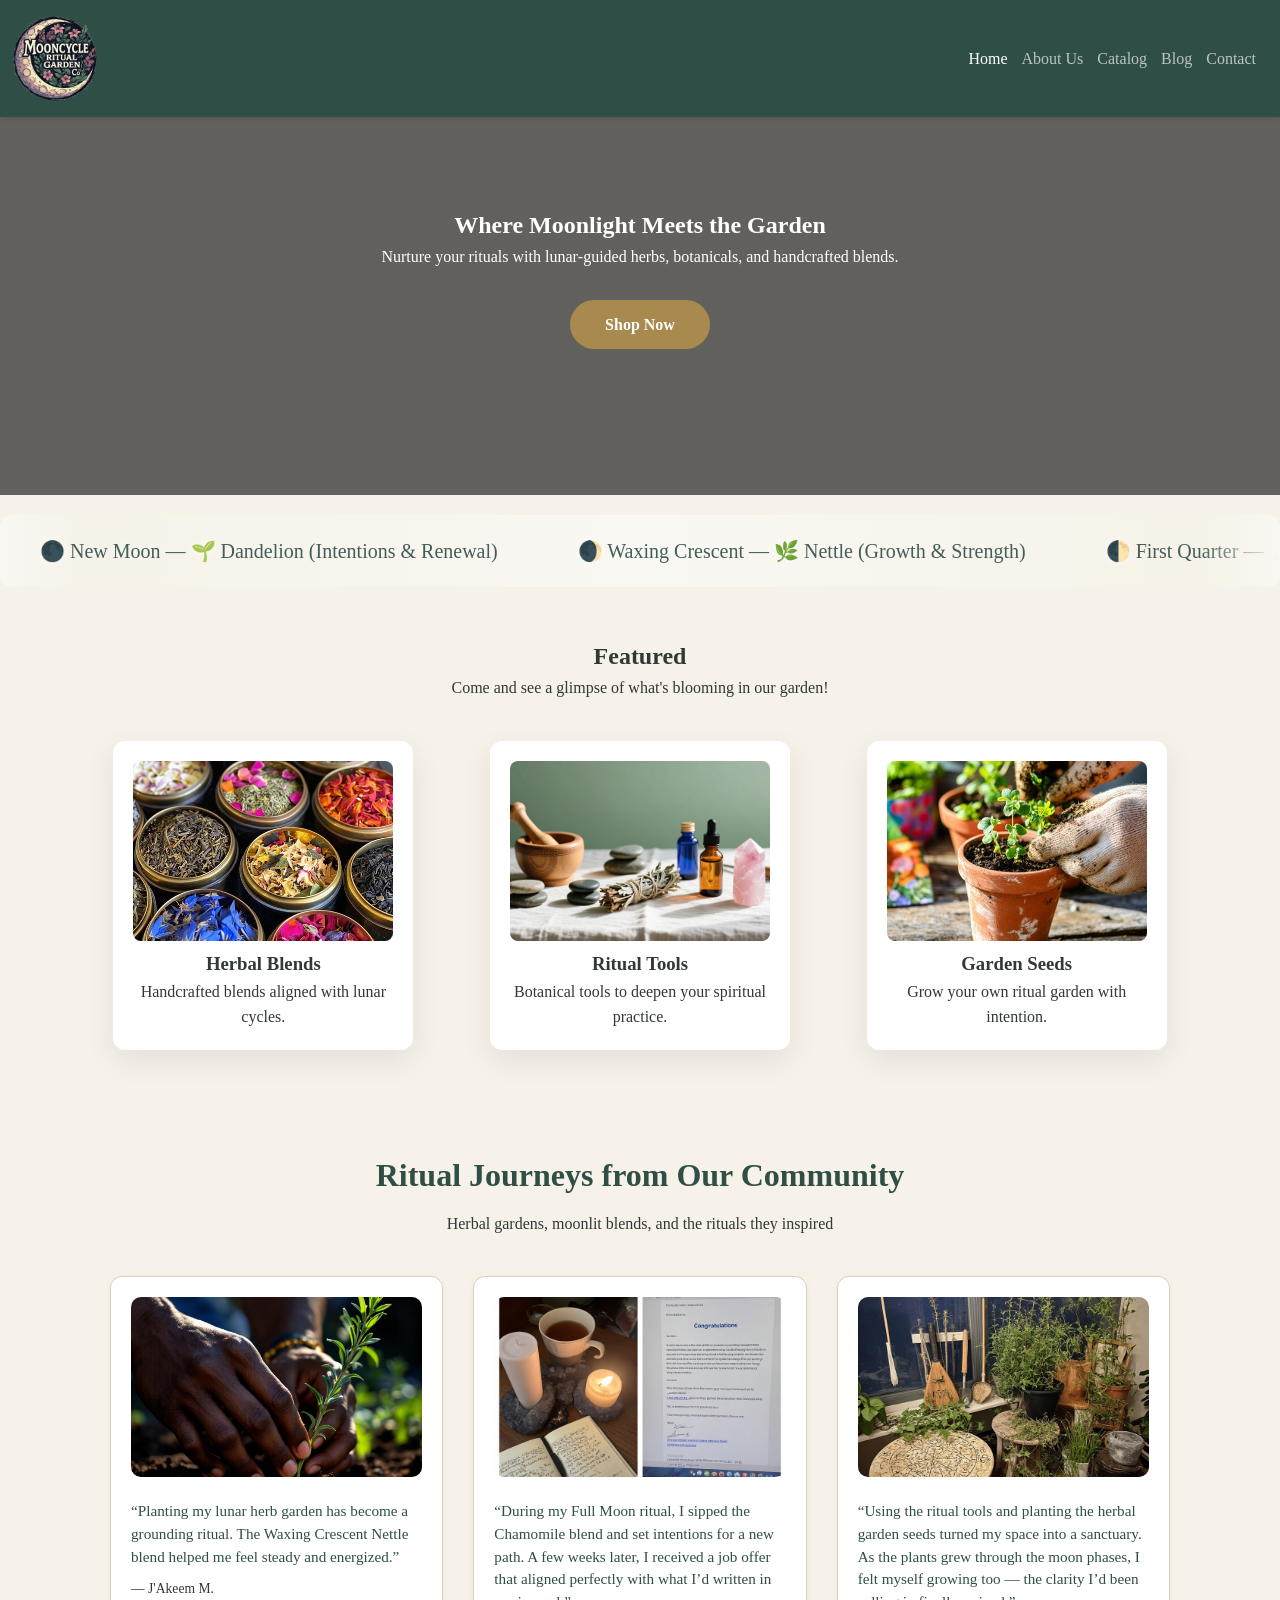
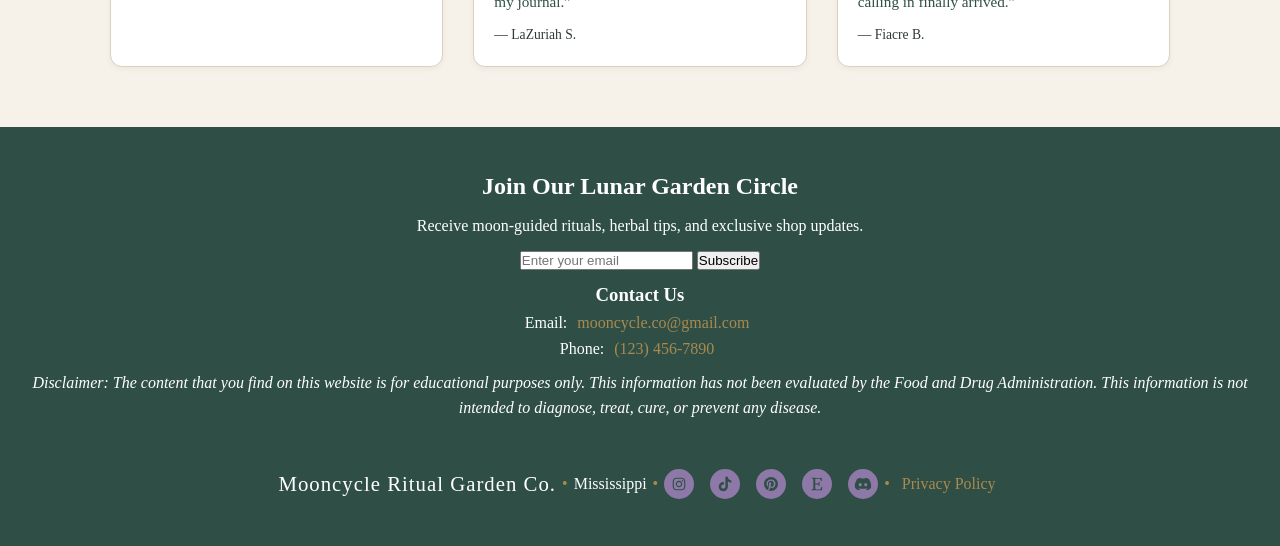
==== commit 3f95ff77: "updated the logo, scroll, and hero to make it more responsive" ====
--- a/index.html
+++ b/index.html
@@ -47,7 +47,7 @@
             <div class="scroll-item">🌑 New Moon — 🌱 Dandelion (Intentions & Renewal)</div>
             <div class="scroll-item">🌒 Waxing Crescent — 🌿 Nettle (Growth & Strength)</div>
             <div class="scroll-item">🌓 First Quarter — 🍃 Rosemary (Action & Clarity)</div>
-            <div class="scrolli-item">🌔 Waxing Gibbous — 🌼 Lavender (Refinement & Calm)</div>
+            <div class="scroll-item">🌔 Waxing Gibbous — 🌼 Lavender (Refinement & Calm)</div>
             <div class="scroll-item">🌕 Full Moon — 🌸 Chamomile (Manifestation & Harmony)</div>
             <div class="scroll-item">🌖 Waning Gibbous — 🍂 Mugwort (Gratitude & Intuition)</div>
             <div class="scroll-item">🌗 Last Quarter — 🌾 Sage (Release & Cleansing)</div>
--- a/style.css
+++ b/style.css
@@ -105,6 +105,7 @@
     /* Matches navbar height */
     width: 95px;
     /* Square container */
+    margin: 10px
 }
 
 /* Logo image sizing */
@@ -176,7 +177,7 @@
     text-align: center;
     color: var(--text-light);
     /* White text */
-    padding: 120px 20px 0px;
+    padding: 280px 20px 190px;
     /* Extra top padding for fixed navbar */
 }
 
@@ -241,7 +242,7 @@
     /* Keeps items in a single row */
     flex-wrap: nowrap;
     /* Double-locks single-line layout */
-    animation: scrollAnim 60s linear infinite;
+    animation: scrollAnim 90s linear infinite;
     /* Slow continuous scroll */
 }
 
@@ -944,5 +945,6 @@
     /* Shorter hero on mobile */
     .hero {
         height: 50vh;
+        padding: 340px 10px 130px;
     }
 }
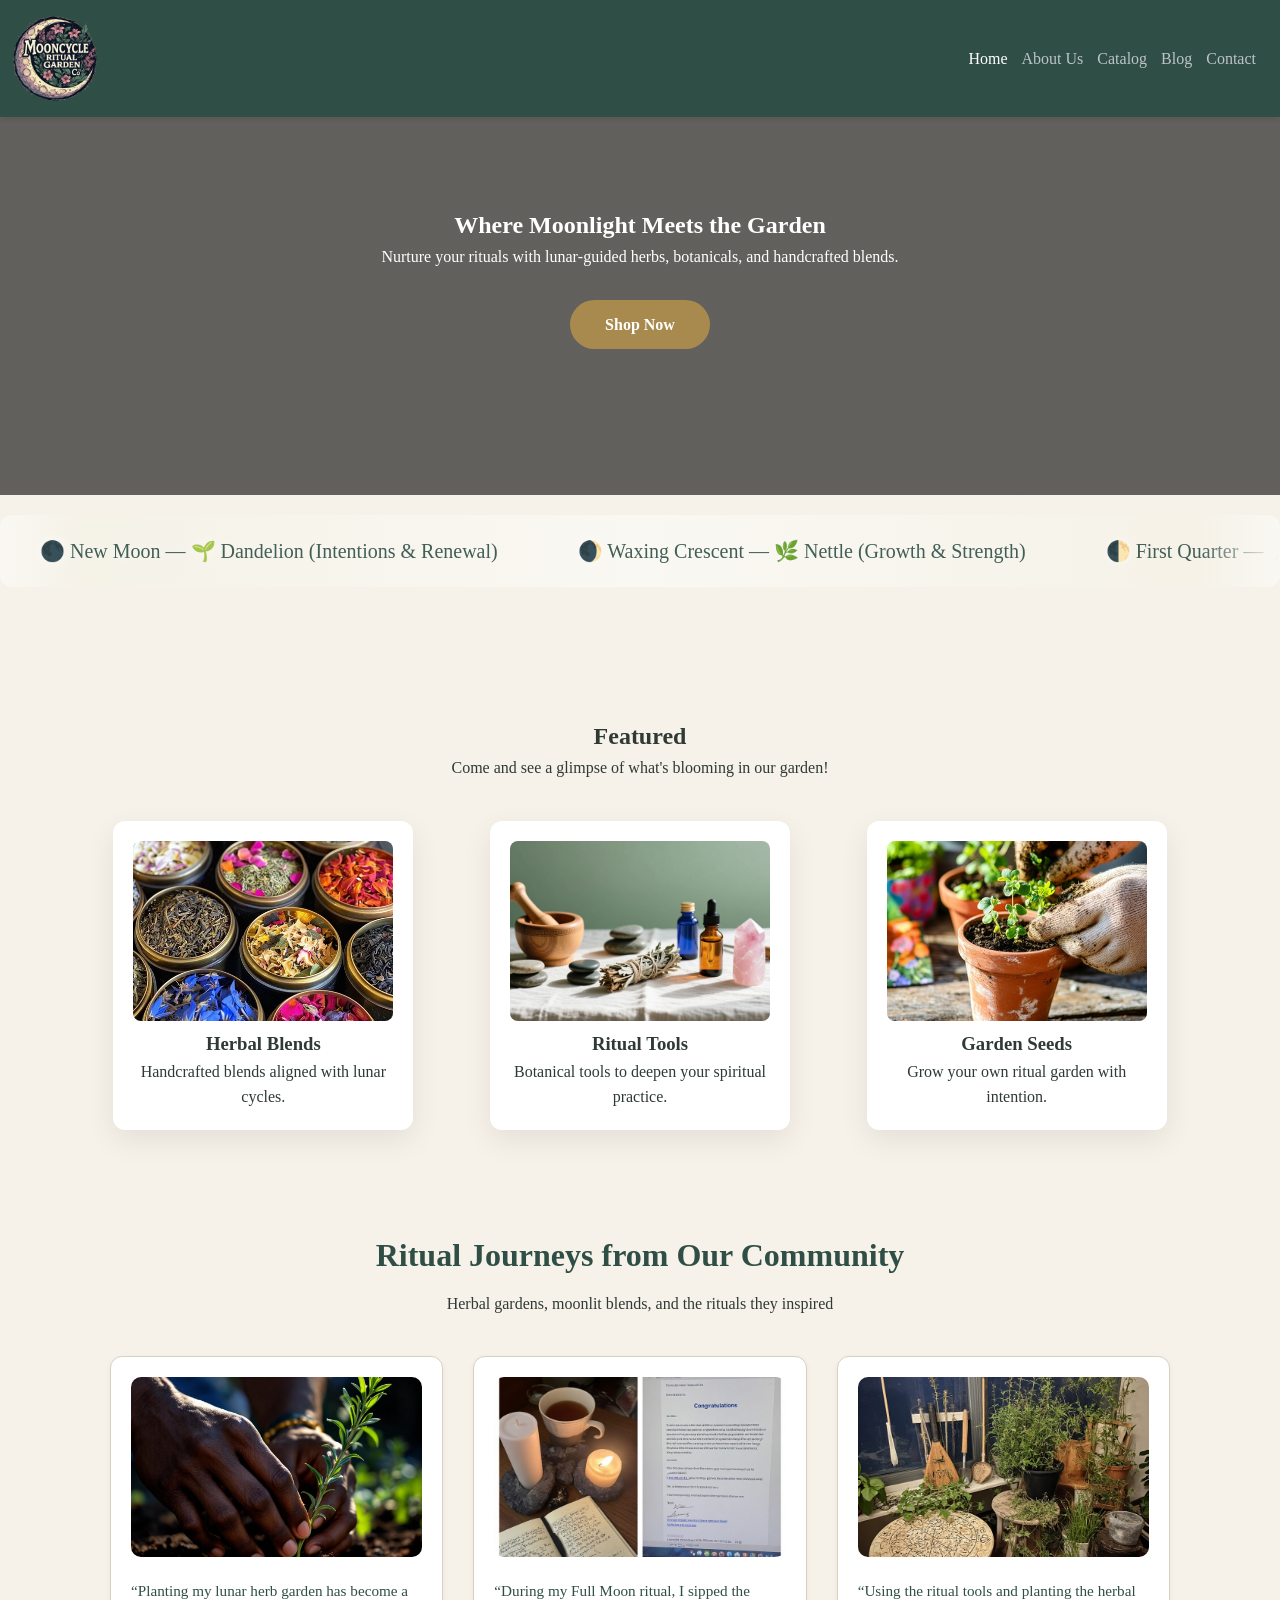
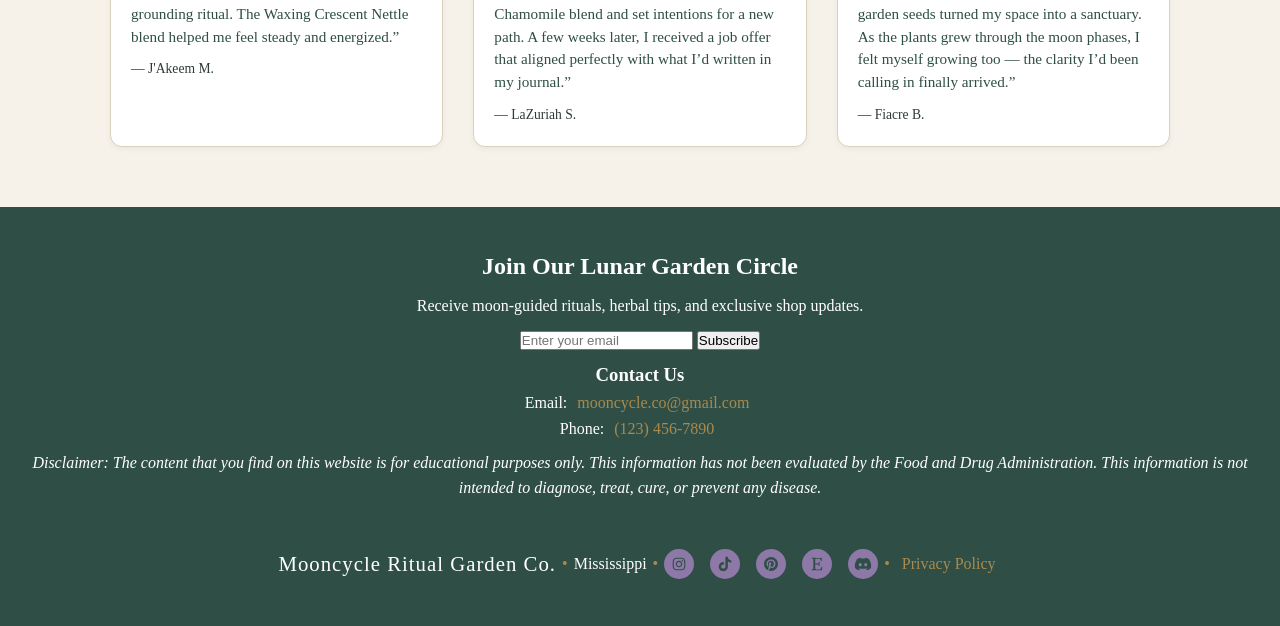
==== commit 98c7efa0: "added more comments, added padding to container to make it mobile responsive" ====
--- a/index.html
+++ b/index.html
@@ -1,22 +1,34 @@
+<!-- This declares the document type and tells the browser to use HTML5 -->
 <!DOCTYPE html>
+<!-- Opening HTML tag with the language set to English -->
 <html lang="en">
+<!--Head-->
 
 <head>
+    <!-- This sets the character encoding so the browser displays text correctly -->
     <meta charset="UTF-8">
+    <!-- This makes the website responsive on mobile devices -->
     <meta name="viewport" content="width=device-width, initial-scale=1.0">
+    <!-- This is the title that appears in the browser tab -->
     <title>Mooncycle Ritual Garden Co. | Home</title>
+    <!-- This links to the external CSS file where all the custom styles live -->
     <link rel="stylesheet" href="style.css">
 </head>
-
+<!--Body-->
 <body>
-    <!-- Navigation -->
+    <!-- This is the header section that contains the navigation bar -->
     <header class="header">
+        <!-- This is the navigation bar container -->
         <nav class="navBar">
+            <!-- This div holds the logo image -->
             <div class="logo">
+                <!-- This displays the logo and includes alt text for accessibility -->
                 <img src="assets/images/logo.png" alt="Mooncycle Ritual Garden Co. logo" class="logo-img">
             </div>
+            <!-- This is the unordered list of navigation links -->
             <ul class="nav-links">
-                <li><a href="index.html" class="active">Home</a></li>
+                <!-- Each list item contains a link to a different page -->
+                <li><a href="index.html" class="active">Home</a></li><!--Active class shows which page the user is on-->
                 <li><a href="about.html">About Us</a></li>
                 <li><a href="catalog.html">Catalog</a></li>
                 <li><a href="blog.html">Blog</a></li>
@@ -24,16 +36,22 @@
             </ul>
         </nav>
     </header>
-    <!-- Hero Section -->
+    <!--Hero-->
+    <!-- This is the hero section, the large banner area at the top of the page -->
     <section class="hero">
+        <!-- Main headline for the hero section -->
         <h1>Where Moonlight Meets the Garden</h1>
+        <!-- Supporting text under the headline -->
         <p>Nurture your rituals with lunar‑guided herbs, botanicals, and handcrafted blends.</p>
+        <!-- Call-to-action button that links to the catalog -->
         <a href="catalog.html" class="cta-button">Shop Now</a>
     </section>
-
+    <!--Scroll-->
+    <!-- This is the scrolling lunar cycle section -->
     <section class="scroll">
+        <!-- This container holds all the scrolling items -->
         <div class="scroll-track">
-
+            <!-- Each scroll-item represents a moon phase and its associated herb -->
             <div class="scroll-item">🌑 New Moon — 🌱 Dandelion (Intentions & Renewal)</div>
             <div class="scroll-item">🌒 Waxing Crescent — 🌿 Nettle (Growth & Strength)</div>
             <div class="scroll-item">🌓 First Quarter — 🍃 Rosemary (Action & Clarity)</div>
@@ -42,8 +60,7 @@
             <div class="scroll-item">🌖 Waning Gibbous — 🍂 Mugwort (Gratitude & Intuition)</div>
             <div class="scroll-item">🌗 Last Quarter — 🌾 Sage (Release & Cleansing)</div>
             <div class="scroll-item">🌘 Waning Crescent — 🌺 Rose (Rest & Softening)</div>
-
-            <!-- Duplicate for seamless loop -->
+            <!-- These duplicates create a seamless infinite scroll loop -->
             <div class="scroll-item">🌑 New Moon — 🌱 Dandelion (Intentions & Renewal)</div>
             <div class="scroll-item">🌒 Waxing Crescent — 🌿 Nettle (Growth & Strength)</div>
             <div class="scroll-item">🌓 First Quarter — 🍃 Rosemary (Action & Clarity)</div>
@@ -52,51 +69,63 @@
             <div class="scroll-item">🌖 Waning Gibbous — 🍂 Mugwort (Gratitude & Intuition)</div>
             <div class="scroll-item">🌗 Last Quarter — 🌾 Sage (Release & Cleansing)</div>
             <div class="scroll-item">🌘 Waning Crescent — 🌺 Rose (Rest & Softening)</div>
-
         </div>
     </section>
-
-
-    <!-- Card Grid -->
+    <!--Main-->
+    <!-- This is the main content area of the page -->
     <main class="container">
+        <!--Feature-->
+        <!-- This section introduces the featured items -->
         <section class="content-area">
+            <!-- Section title -->
             <h1>Featured</h1>
+            <!-- Supporting text -->
             <p>Come and see a glimpse of what's blooming in our garden!</p>
+            <!-- This is the featured card grid container -->
             <section class="card-grid">
+                <!-- Each card represents a featured product category -->
                 <div class="card">
+                    <!-- Image for this card -->
                     <img src="assets/images/herbal-blends.png" alt="Herbal Blends">
+                    <!-- Card title -->
                     <h3>Herbal Blends</h3>
+                    <!-- Card description -->
                     <p>Handcrafted blends aligned with lunar cycles.</p>
-                    <!-- <a href="#quick1" class="quick-view-btn">Quick View</a> -->
                 </div>
+
                 <div class="card">
                     <img src="assets/images/ritual-tools.png" alt="Ritual Tools">
                     <h3>Ritual Tools</h3>
                     <p>Botanical tools to deepen your spiritual practice.</p>
-                    <!-- <a href="#quick2" class="quick-view-btn">Quick View</a> -->
                 </div>
+
                 <div class="card">
                     <img src="assets/images/planting-seedlings.png" alt="Garden Seeds">
                     <h3>Garden Seeds</h3>
                     <p>Grow your own ritual garden with intention.</p>
-                    <!-- <a href="#quick3" class="quick-view-btn">Quick View</a> -->
                 </div>
             </section>
         </section>
     </main>
-
+    <!--Testimonial-->
+    <!-- This is the testimonials section -->
     <section class="testimonials">
+        <!-- Title for the testimonials section -->
         <h2 class="testimonials-title">Ritual Journeys from Our Community</h2>
+        <!-- Subtitle for additional context -->
         <p class="testimonials-subtitle">Herbal gardens, moonlit blends, and the rituals they inspired</p>
-
+        <!-- This grid holds all testimonial cards -->
         <div class="testimonial-grid">
-
+            <!-- Each testimonial card includes an image, quote, and name -->
             <div class="testimonial-card">
+                <!-- Testimonial image -->
                 <img src="assets/images/customer-herb-garden.jpg" alt="Customer herb garden" class="testimonial-img">
+                <!-- Testimonial text -->
                 <p class="testimonial-text">
                     “Planting my lunar herb garden has become a grounding ritual. The Waxing Crescent Nettle blend
                     helped me feel steady and energized.”
                 </p>
+                <!-- Testimonial author -->
                 <span class="testimonial-name">— J'Akeem M.</span>
             </div>
 
@@ -118,62 +147,82 @@
                 </p>
                 <span class="testimonial-name">— Fiacre B.</span>
             </div>
-
         </div>
     </section>
-
-
-    <!-- Footer -->
+    <!--Footer-->
+    <!-- This is the footer section with newsletter signup and contact info -->
     <footer class="footer-inline footer-inline-home">
+    <!--Newsletter-->
+        <!-- Newsletter headline -->
         <h2>Join Our Lunar Garden Circle</h2>
+        <!-- Newsletter description -->
         <p>Receive moon‑guided rituals, herbal tips, and exclusive shop updates.</p>
-
+        <!-- Newsletter signup form -->
         <form class="newsletter-form">
+            <!-- Email input field -->
             <input type="email" placeholder="Enter your email" required>
+            <!-- Submit button -->
             <button type="submit">Subscribe</button>
         </form>
+<!--Contact-->
+        <!-- Contact information section -->
         <div class="footer-contact-info">
+            <!-- Contact section title -->
             <h3>Contact Us</h3>
-
+            <!-- Email link -->
             <p>Email: <a href="mailto:mooncycle.co@gmail.com">mooncycle.co@gmail.com</a></p>
+            <!-- Phone link -->
             <p>Phone: <a href="tel:1234567890">(123) 456‑7890</a></p>
         </div>
-
+<!--Disclaimer-->
+        <!-- Legal disclaimer for safety and transparency -->
         <p><em>Disclaimer: The content that you find on this website is for educational purposes only. This information
                 has not been evaluated by the Food and Drug Administration. This information is not intended to
                 diagnose, treat, cure, or prevent any disease.</em></p>
     </footer>
+<!--Brand and Location-->
+    <!-- This is the bottom footer with brand name, location, and social icons -->
     <footer class="footer-inline">
+        <!-- Brand name -->
         <span class="footer-brand">Mooncycle Ritual Garden Co.</span>
+        <!-- Divider dot -->
         <span class="footer-divider">•</span>
+        <!-- Business location -->
         <span class="footer-location">Mississippi</span>
+        <!-- Divider dot -->
         <span class="footer-divider">•</span>
+    <!--Social media-->
+        <!-- This container holds all of the social media icons -->
         <div class="footer-social-inline">
-
+            <!-- Instagram SVG icon (vector graphic for the Instagram logo) -->
             <a href="https://www.instagram.com" aria-label="Instagram" target="_blank" rel="noopener noreferrer"><svg
                     xmlns="http://www.w3.org/2000/svg"
                     viewBox="0 0 640 640"><!--!Font Awesome Free v7.2.0 by @fontawesome - https://fontawesome.com License - https://fontawesome.com/license/free Copyright 2026 Fonticons, Inc.-->
                     <path
                         d="M320.3 205C256.8 204.8 205.2 256.2 205 319.7C204.8 383.2 256.2 434.8 319.7 435C383.2 435.2 434.8 383.8 435 320.3C435.2 256.8 383.8 205.2 320.3 205zM319.7 245.4C360.9 245.2 394.4 278.5 394.6 319.7C394.8 360.9 361.5 394.4 320.3 394.6C279.1 394.8 245.6 361.5 245.4 320.3C245.2 279.1 278.5 245.6 319.7 245.4zM413.1 200.3C413.1 185.5 425.1 173.5 439.9 173.5C454.7 173.5 466.7 185.5 466.7 200.3C466.7 215.1 454.7 227.1 439.9 227.1C425.1 227.1 413.1 215.1 413.1 200.3zM542.8 227.5C541.1 191.6 532.9 159.8 506.6 133.6C480.4 107.4 448.6 99.2 412.7 97.4C375.7 95.3 264.8 95.3 227.8 97.4C192 99.1 160.2 107.3 133.9 133.5C107.6 159.7 99.5 191.5 97.7 227.4C95.6 264.4 95.6 375.3 97.7 412.3C99.4 448.2 107.6 480 133.9 506.2C160.2 532.4 191.9 540.6 227.8 542.4C264.8 544.5 375.7 544.5 412.7 542.4C448.6 540.7 480.4 532.5 506.6 506.2C532.8 480 541 448.2 542.8 412.3C544.9 375.3 544.9 264.5 542.8 227.5zM495 452C487.2 471.6 472.1 486.7 452.4 494.6C422.9 506.3 352.9 503.6 320.3 503.6C287.7 503.6 217.6 506.2 188.2 494.6C168.6 486.8 153.5 471.7 145.6 452C133.9 422.5 136.6 352.5 136.6 319.9C136.6 287.3 134 217.2 145.6 187.8C153.4 168.2 168.5 153.1 188.2 145.2C217.7 133.5 287.7 136.2 320.3 136.2C352.9 136.2 423 133.6 452.4 145.2C472 153 487.1 168.1 495 187.8C506.7 217.3 504 287.3 504 319.9C504 352.5 506.7 422.6 495 452z" />
                 </svg></a>
+            <!--TikTok SVG icon (vector graphis for the TikTok logo) -->
             <a href="https://www.tiktok.com" aria-label="TitkTok" target="_blank" rel="noopener noreferrer"><svg
                     xmlns="http://www.w3.org/2000/svg"
                     viewBox="0 0 640 640"><!--!Font Awesome Free v7.2.0 by @fontawesome - https://fontawesome.com License - https://fontawesome.com/license/free Copyright 2026 Fonticons, Inc.-->
                     <path
                         d="M544.5 273.9C500.5 274 457.5 260.3 421.7 234.7L421.7 413.4C421.7 446.5 411.6 478.8 392.7 506C373.8 533.2 347.1 554 316.1 565.6C285.1 577.2 251.3 579.1 219.2 570.9C187.1 562.7 158.3 545 136.5 520.1C114.7 495.2 101.2 464.1 97.5 431.2C93.8 398.3 100.4 365.1 116.1 336C131.8 306.9 156.1 283.3 185.7 268.3C215.3 253.3 248.6 247.8 281.4 252.3L281.4 342.2C266.4 337.5 250.3 337.6 235.4 342.6C220.5 347.6 207.5 357.2 198.4 369.9C189.3 382.6 184.4 398 184.5 413.8C184.6 429.6 189.7 444.8 199 457.5C208.3 470.2 221.4 479.6 236.4 484.4C251.4 489.2 267.5 489.2 282.4 484.3C297.3 479.4 310.4 469.9 319.6 457.2C328.8 444.5 333.8 429.1 333.8 413.4L333.8 64L421.8 64C421.7 71.4 422.4 78.9 423.7 86.2C426.8 102.5 433.1 118.1 442.4 131.9C451.7 145.7 463.7 157.5 477.6 166.5C497.5 179.6 520.8 186.6 544.6 186.6L544.6 274z" />
                 </svg></a>
+        <!--Pinterest SVG icon (vector graphis for the Pinterest logo) -->
             <a href="https://www.pinterest.com" aria-label="Pinterest" target="_blank" rel="noopener noreferrer"><svg
                     xmlns="http://www.w3.org/2000/svg"
                     viewBox="0 0 640 640"><!--!Font Awesome Free v7.2.0 by @fontawesome - https://fontawesome.com License - https://fontawesome.com/license/free Copyright 2026 Fonticons, Inc.-->
                     <path
                         d="M568 320C568 457 457 568 320 568C294.4 568 269.8 564.1 246.6 556.9C256.7 540.4 271.8 513.4 277.4 491.9C280.4 480.3 292.8 432.9 292.8 432.9C300.9 448.3 324.5 461.4 349.6 461.4C424.4 461.4 478.3 392.6 478.3 307.1C478.3 225.2 411.4 163.9 325.4 163.9C218.4 163.9 161.5 235.7 161.5 314C161.5 350.4 180.9 395.7 211.8 410.1C216.5 412.3 219 411.3 220.1 406.8C220.9 403.4 225.1 386.5 227 378.7C227.6 376.2 227.3 374 225.3 371.6C215.2 359.1 207 336.3 207 315C207 260.3 248.4 207.4 319 207.4C379.9 207.4 422.6 248.9 422.6 308.3C422.6 375.4 388.7 421.9 344.6 421.9C320.3 421.9 302 401.8 307.9 377.1C314.9 347.6 328.4 315.8 328.4 294.5C328.4 275.5 318.2 259.6 297 259.6C272.1 259.6 252.1 285.3 252.1 319.8C252.1 341.8 259.5 356.6 259.5 356.6C259.5 356.6 235 460.4 230.5 479.8C225.5 501.2 227.5 531.4 229.6 551C137.4 514.9 72 425.1 72 320C72 183 183 72 320 72C457 72 568 183 568 320z" />
                 </svg></a>
+            <!--Etsy SVG icon (vector graphis for the Etsy logo) -->
             <a href="https://etsy.com" aria-label="Etsy" target="_blank" rel="noopener noreferrer"><svg
                     xmlns="http://www.w3.org/2000/svg"
                     viewBox="0 0 640 640"><!--!Font Awesome Free v7.2.0 by @fontawesome - https://fontawesome.com License - https://fontawesome.com/license/free Copyright 2026 Fonticons, Inc.-->
                     <path
                         d="M512 412C510.2 422.7 498.2 522 496.5 544C378.6 539.7 276.6 539.3 128 544L128 518.5C173.5 509.6 188.6 510.5 189 483.3C190.8 411 192.5 239.2 189 161.3C188 132.8 176.9 134.5 128 125.3L128 99.8C201.9 102.2 383.9 108.4 491 96C487.5 134.2 483.2 222.5 483.2 222.5L460 222.5C448.9 179.7 441.2 132 405.3 132L268.3 132C258.1 132 257.6 135.5 257.6 141.8L257.6 305.6C315.6 306.1 346.1 303.1 346.1 303.1C375.9 302.1 373.7 294.6 386.8 237.8L412.6 237.8C408.2 339.2 408.7 299.6 410.8 398.1L385 398C375.8 357.9 375.9 337 345.5 336.5C345.5 336.5 324 334.5 257.5 334.5L257.5 473.5C257.5 499.5 271.8 511.8 301.8 511.8L391.1 511.8C454.7 511.8 457.7 486.8 489.8 412L512 412z" />
                 </svg></a>
+            <!--Discord SVG icon (vector graphis for the Discord logo) -->
             <a href="https://discord.com" aria-label="Discord" target="_blank" rel="noopener noreferrer"><svg
                     xmlns="http://www.w3.org/2000/svg"
                     viewBox="0 0 640 640"><!--!Font Awesome Free v7.2.0 by @fontawesome - https://fontawesome.com License - https://fontawesome.com/license/free Copyright 2026 Fonticons, Inc.-->
@@ -181,8 +230,9 @@
                         d="M524.5 133.8C524.3 133.5 524.1 133.2 523.7 133.1C485.6 115.6 445.3 103.1 404 96C403.6 95.9 403.2 96 402.9 96.1C402.6 96.2 402.3 96.5 402.1 96.9C396.6 106.8 391.6 117.1 387.2 127.5C342.6 120.7 297.3 120.7 252.8 127.5C248.3 117 243.3 106.8 237.7 96.9C237.5 96.6 237.2 96.3 236.9 96.1C236.6 95.9 236.2 95.9 235.8 95.9C194.5 103 154.2 115.5 116.1 133C115.8 133.1 115.5 133.4 115.3 133.7C39.1 247.5 18.2 358.6 28.4 468.2C28.4 468.5 28.5 468.7 28.6 469C28.7 469.3 28.9 469.4 29.1 469.6C73.5 502.5 123.1 527.6 175.9 543.8C176.3 543.9 176.7 543.9 177 543.8C177.3 543.7 177.7 543.4 177.9 543.1C189.2 527.7 199.3 511.3 207.9 494.3C208 494.1 208.1 493.8 208.1 493.5C208.1 493.2 208.1 493 208 492.7C207.9 492.4 207.8 492.2 207.6 492.1C207.4 492 207.2 491.8 206.9 491.7C191.1 485.6 175.7 478.3 161 469.8C160.7 469.6 160.5 469.4 160.3 469.2C160.1 469 160 468.6 160 468.3C160 468 160 467.7 160.2 467.4C160.4 467.1 160.5 466.9 160.8 466.7C163.9 464.4 167 462 169.9 459.6C170.2 459.4 170.5 459.2 170.8 459.2C171.1 459.2 171.5 459.2 171.8 459.3C268 503.2 372.2 503.2 467.3 459.3C467.6 459.2 468 459.1 468.3 459.1C468.6 459.1 469 459.3 469.2 459.5C472.1 461.9 475.2 464.4 478.3 466.7C478.5 466.9 478.7 467.1 478.9 467.4C479.1 467.7 479.1 468 479.1 468.3C479.1 468.6 479 468.9 478.8 469.2C478.6 469.5 478.4 469.7 478.2 469.8C463.5 478.4 448.2 485.7 432.3 491.6C432.1 491.7 431.8 491.8 431.6 492C431.4 492.2 431.3 492.4 431.2 492.7C431.1 493 431.1 493.2 431.1 493.5C431.1 493.8 431.2 494 431.3 494.3C440.1 511.3 450.1 527.6 461.3 543.1C461.5 543.4 461.9 543.7 462.2 543.8C462.5 543.9 463 543.9 463.3 543.8C516.2 527.6 565.9 502.5 610.4 469.6C610.6 469.4 610.8 469.2 610.9 469C611 468.8 611.1 468.5 611.1 468.2C623.4 341.4 590.6 231.3 524.2 133.7zM222.5 401.5C193.5 401.5 169.7 374.9 169.7 342.3C169.7 309.7 193.1 283.1 222.5 283.1C252.2 283.1 275.8 309.9 275.3 342.3C275.3 375 251.9 401.5 222.5 401.5zM417.9 401.5C388.9 401.5 365.1 374.9 365.1 342.3C365.1 309.7 388.5 283.1 417.9 283.1C447.6 283.1 471.2 309.9 470.7 342.3C470.7 375 447.5 401.5 417.9 401.5z" />
                 </svg></a>
         </div>
-
+<!--Divider dot-->
         <span class="footer-divider">•</span>
+<!--Privacy Policy-->
         <a href="privacy.html">Privacy Policy</a>
     </footer>
 </body>
--- a/style.css
+++ b/style.css
@@ -374,7 +374,7 @@
     max-width: var(--container-width);
     /* 1100px max width */
     margin: 0 auto;
-    padding: 40px 0;
+    padding: 120px 0 40px;
 }
 
 /* ------------------------------------------------------------
@@ -898,7 +898,9 @@
 
 /* Mobile screens */
 @media (max-width: 600px) {
-
+.container {
+padding-top: 200px;/*this helps the content of the pages show*/
+}
     /* Stack navbar items */
     .navBar {
         flex-direction: column;
